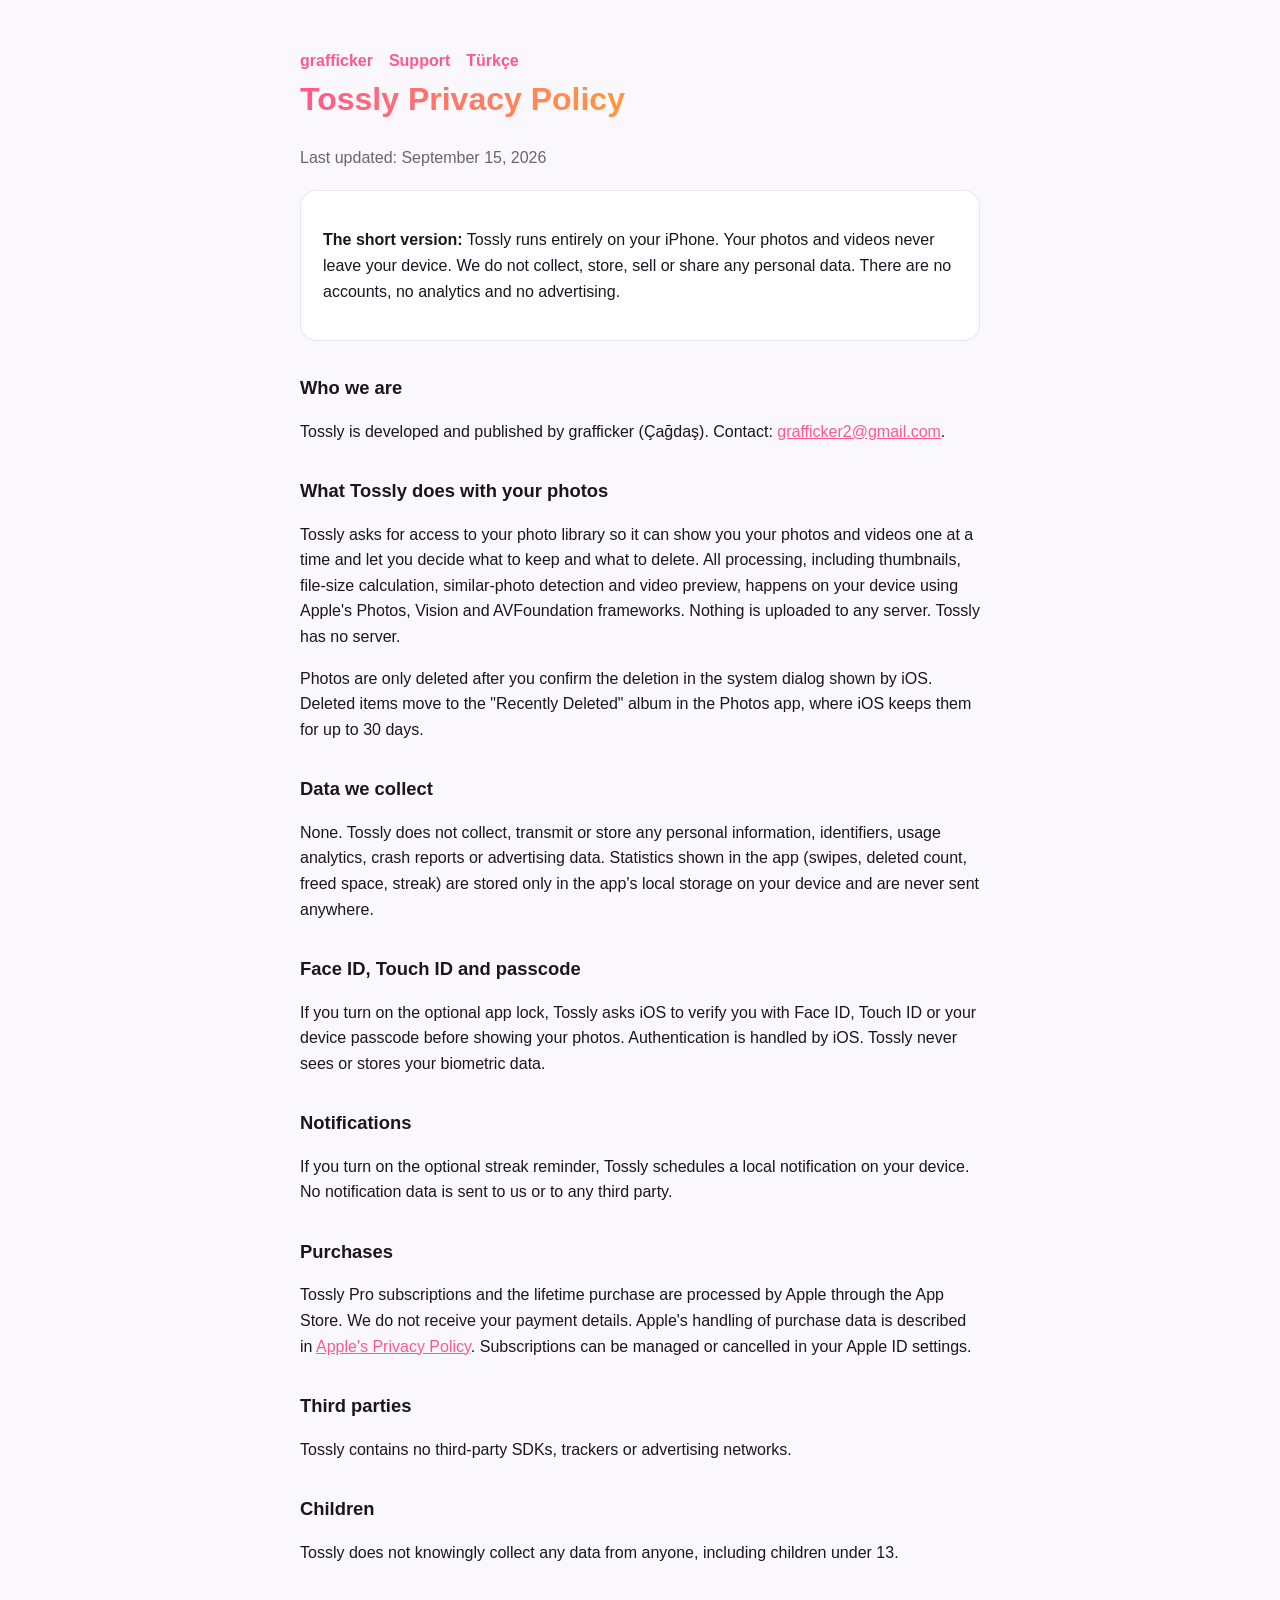
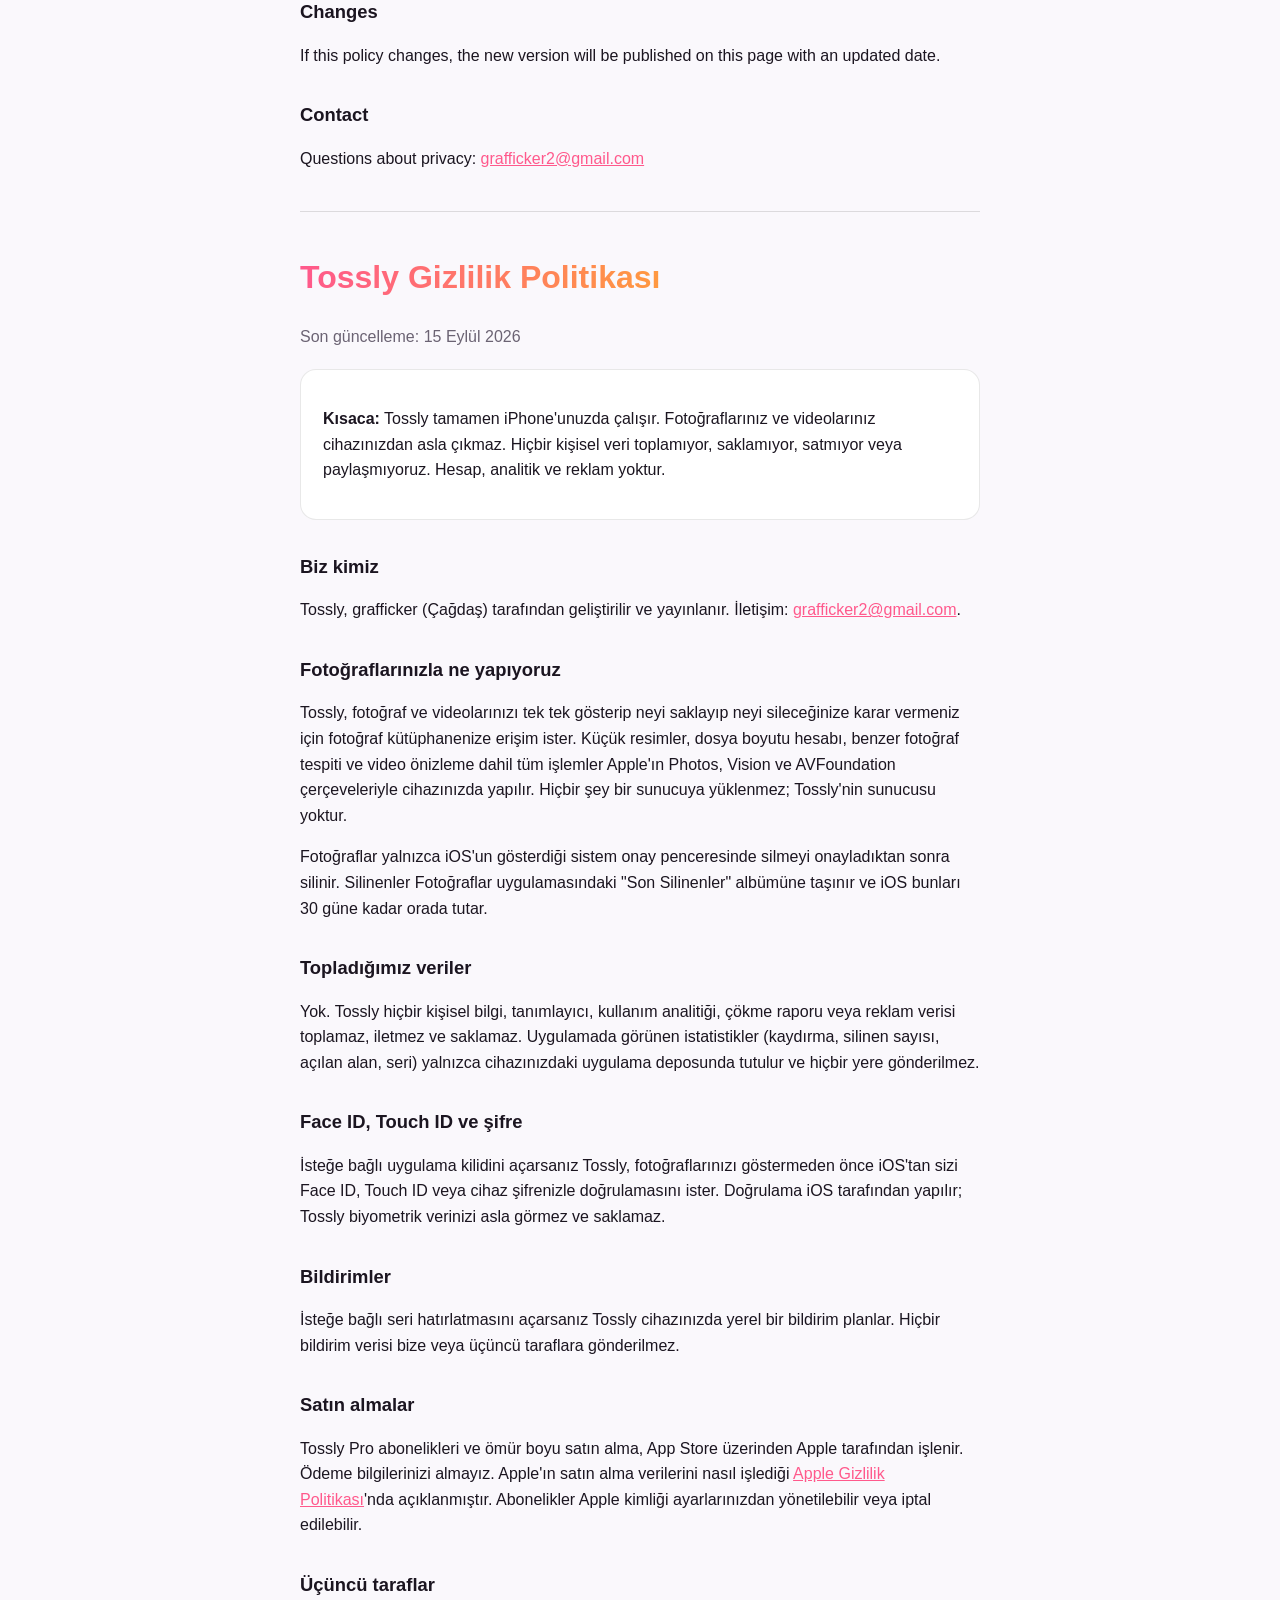
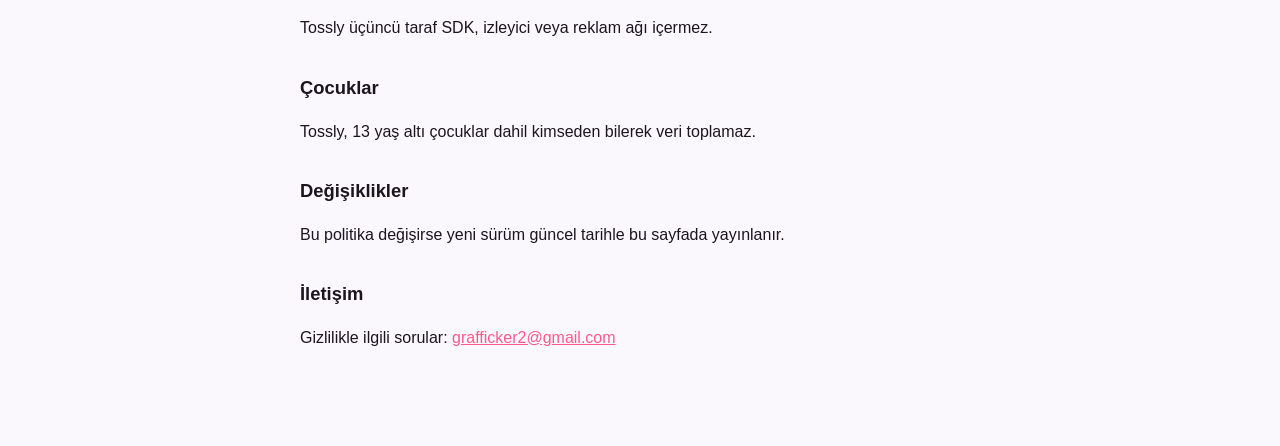
==== tossly/privacy/index.html @ 1a760013 "Tossly privacy policy and support pages" ====
<!doctype html><html lang="en"><head><meta charset="utf-8"><meta name="viewport" content="width=device-width,initial-scale=1"><title>Tossly Privacy Policy</title><link rel="stylesheet" href="../../_style.css"></head><body><main>
<nav><a href="../../">grafficker</a><a href="../support/">Support</a><a href="#tr">Türkçe</a></nav>
<h1>Tossly Privacy Policy</h1>
<p class="muted">Last updated: September 15, 2026</p>

<div class="card"><p><strong>The short version:</strong> Tossly runs entirely on your iPhone. Your photos and videos never leave your device. We do not collect, store, sell or share any personal data. There are no accounts, no analytics and no advertising.</p></div>

<h2>Who we are</h2>
<p>Tossly is developed and published by grafficker (Çağdaş). Contact: <a href="mailto:grafficker2@gmail.com">grafficker2@gmail.com</a>.</p>

<h2>What Tossly does with your photos</h2>
<p>Tossly asks for access to your photo library so it can show you your photos and videos one at a time and let you decide what to keep and what to delete. All processing, including thumbnails, file-size calculation, similar-photo detection and video preview, happens on your device using Apple's Photos, Vision and AVFoundation frameworks. Nothing is uploaded to any server. Tossly has no server.</p>
<p>Photos are only deleted after you confirm the deletion in the system dialog shown by iOS. Deleted items move to the "Recently Deleted" album in the Photos app, where iOS keeps them for up to 30 days.</p>

<h2>Data we collect</h2>
<p>None. Tossly does not collect, transmit or store any personal information, identifiers, usage analytics, crash reports or advertising data. Statistics shown in the app (swipes, deleted count, freed space, streak) are stored only in the app's local storage on your device and are never sent anywhere.</p>

<h2>Face ID, Touch ID and passcode</h2>
<p>If you turn on the optional app lock, Tossly asks iOS to verify you with Face ID, Touch ID or your device passcode before showing your photos. Authentication is handled by iOS. Tossly never sees or stores your biometric data.</p>

<h2>Notifications</h2>
<p>If you turn on the optional streak reminder, Tossly schedules a local notification on your device. No notification data is sent to us or to any third party.</p>

<h2>Purchases</h2>
<p>Tossly Pro subscriptions and the lifetime purchase are processed by Apple through the App Store. We do not receive your payment details. Apple's handling of purchase data is described in <a href="https://www.apple.com/legal/privacy/">Apple's Privacy Policy</a>. Subscriptions can be managed or cancelled in your Apple ID settings.</p>

<h2>Third parties</h2>
<p>Tossly contains no third-party SDKs, trackers or advertising networks.</p>

<h2>Children</h2>
<p>Tossly does not knowingly collect any data from anyone, including children under 13.</p>

<h2>Changes</h2>
<p>If this policy changes, the new version will be published on this page with an updated date.</p>

<h2>Contact</h2>
<p>Questions about privacy: <a href="mailto:grafficker2@gmail.com">grafficker2@gmail.com</a></p>

<hr>
<h1 id="tr">Tossly Gizlilik Politikası</h1>
<p class="muted">Son güncelleme: 15 Eylül 2026</p>
<div class="card"><p><strong>Kısaca:</strong> Tossly tamamen iPhone'unuzda çalışır. Fotoğraflarınız ve videolarınız cihazınızdan asla çıkmaz. Hiçbir kişisel veri toplamıyor, saklamıyor, satmıyor veya paylaşmıyoruz. Hesap, analitik ve reklam yoktur.</p></div>
<h2>Biz kimiz</h2><p>Tossly, grafficker (Çağdaş) tarafından geliştirilir ve yayınlanır. İletişim: <a href="mailto:grafficker2@gmail.com">grafficker2@gmail.com</a>.</p>
<h2>Fotoğraflarınızla ne yapıyoruz</h2><p>Tossly, fotoğraf ve videolarınızı tek tek gösterip neyi saklayıp neyi sileceğinize karar vermeniz için fotoğraf kütüphanenize erişim ister. Küçük resimler, dosya boyutu hesabı, benzer fotoğraf tespiti ve video önizleme dahil tüm işlemler Apple'ın Photos, Vision ve AVFoundation çerçeveleriyle cihazınızda yapılır. Hiçbir şey bir sunucuya yüklenmez; Tossly'nin sunucusu yoktur.</p><p>Fotoğraflar yalnızca iOS'un gösterdiği sistem onay penceresinde silmeyi onayladıktan sonra silinir. Silinenler Fotoğraflar uygulamasındaki "Son Silinenler" albümüne taşınır ve iOS bunları 30 güne kadar orada tutar.</p>
<h2>Topladığımız veriler</h2><p>Yok. Tossly hiçbir kişisel bilgi, tanımlayıcı, kullanım analitiği, çökme raporu veya reklam verisi toplamaz, iletmez ve saklamaz. Uygulamada görünen istatistikler (kaydırma, silinen sayısı, açılan alan, seri) yalnızca cihazınızdaki uygulama deposunda tutulur ve hiçbir yere gönderilmez.</p>
<h2>Face ID, Touch ID ve şifre</h2><p>İsteğe bağlı uygulama kilidini açarsanız Tossly, fotoğraflarınızı göstermeden önce iOS'tan sizi Face ID, Touch ID veya cihaz şifrenizle doğrulamasını ister. Doğrulama iOS tarafından yapılır; Tossly biyometrik verinizi asla görmez ve saklamaz.</p>
<h2>Bildirimler</h2><p>İsteğe bağlı seri hatırlatmasını açarsanız Tossly cihazınızda yerel bir bildirim planlar. Hiçbir bildirim verisi bize veya üçüncü taraflara gönderilmez.</p>
<h2>Satın almalar</h2><p>Tossly Pro abonelikleri ve ömür boyu satın alma, App Store üzerinden Apple tarafından işlenir. Ödeme bilgilerinizi almayız. Apple'ın satın alma verilerini nasıl işlediği <a href="https://www.apple.com/legal/privacy/">Apple Gizlilik Politikası</a>'nda açıklanmıştır. Abonelikler Apple kimliği ayarlarınızdan yönetilebilir veya iptal edilebilir.</p>
<h2>Üçüncü taraflar</h2><p>Tossly üçüncü taraf SDK, izleyici veya reklam ağı içermez.</p>
<h2>Çocuklar</h2><p>Tossly, 13 yaş altı çocuklar dahil kimseden bilerek veri toplamaz.</p>
<h2>Değişiklikler</h2><p>Bu politika değişirse yeni sürüm güncel tarihle bu sayfada yayınlanır.</p>
<h2>İletişim</h2><p>Gizlilikle ilgili sorular: <a href="mailto:grafficker2@gmail.com">grafficker2@gmail.com</a></p>
</main></body></html>
---- _style.css ----
:root{color-scheme:light dark;--bg:#0f0b14;--fg:#f4f1f7;--muted:#a79fb3;--card:#1a1420;--brand1:#ff598c;--brand2:#ff9940}
@media (prefers-color-scheme: light){:root{--bg:#faf8fc;--fg:#1b1520;--muted:#6b6373;--card:#ffffff}}
*{box-sizing:border-box}body{margin:0;background:var(--bg);color:var(--fg);font:16px/1.6 -apple-system,BlinkMacSystemFont,"Segoe UI",Roboto,Helvetica,Arial,sans-serif}
main{max-width:720px;margin:0 auto;padding:48px 20px 80px}
h1{font-size:2rem;margin:0 0 4px;background:linear-gradient(90deg,var(--brand1),var(--brand2));-webkit-background-clip:text;background-clip:text;color:transparent;display:inline-block}
h2{font-size:1.15rem;margin:32px 0 8px}p,li{color:var(--fg)}small,.muted{color:var(--muted)}
.card{background:var(--card);border:1px solid rgba(128,128,128,.18);border-radius:16px;padding:20px 22px;margin:20px 0}
a{color:var(--brand1)}nav a{margin-right:16px;font-weight:600;text-decoration:none}hr{border:0;border-top:1px solid rgba(128,128,128,.25);margin:40px 0}
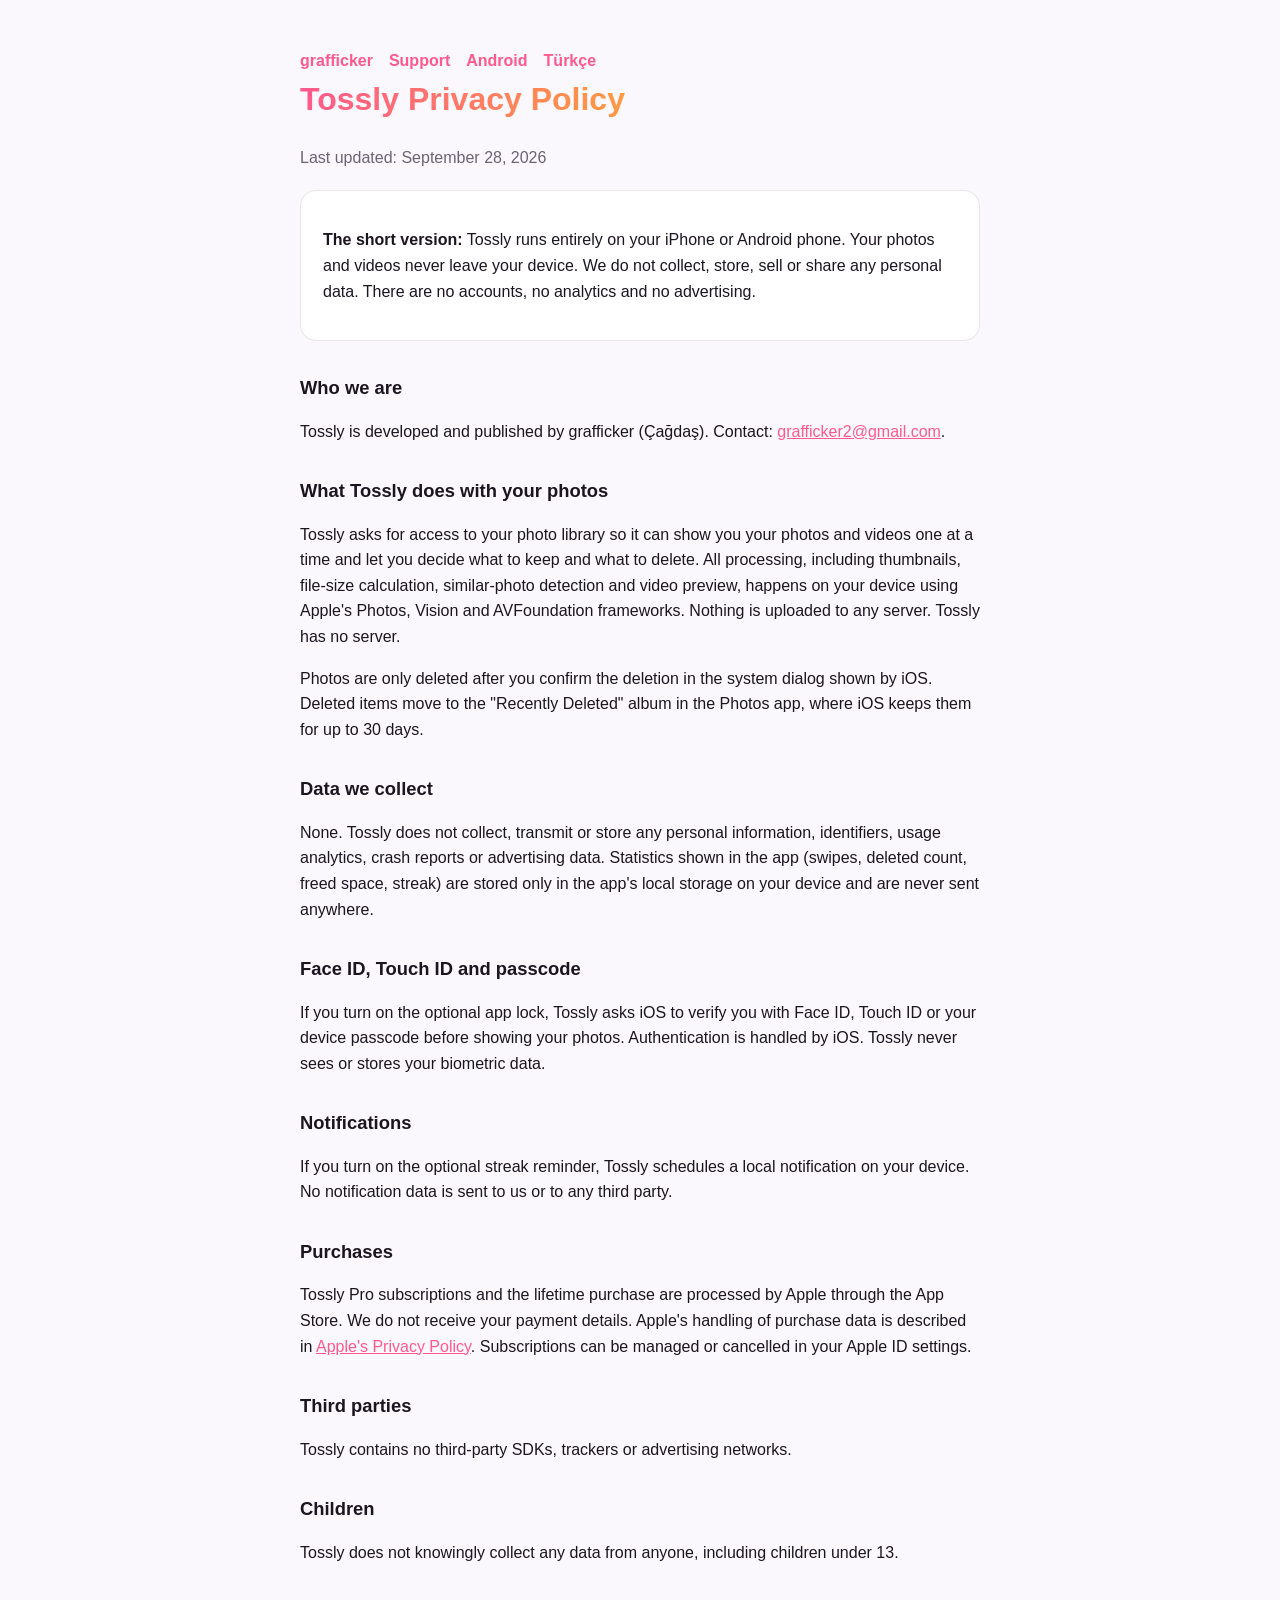
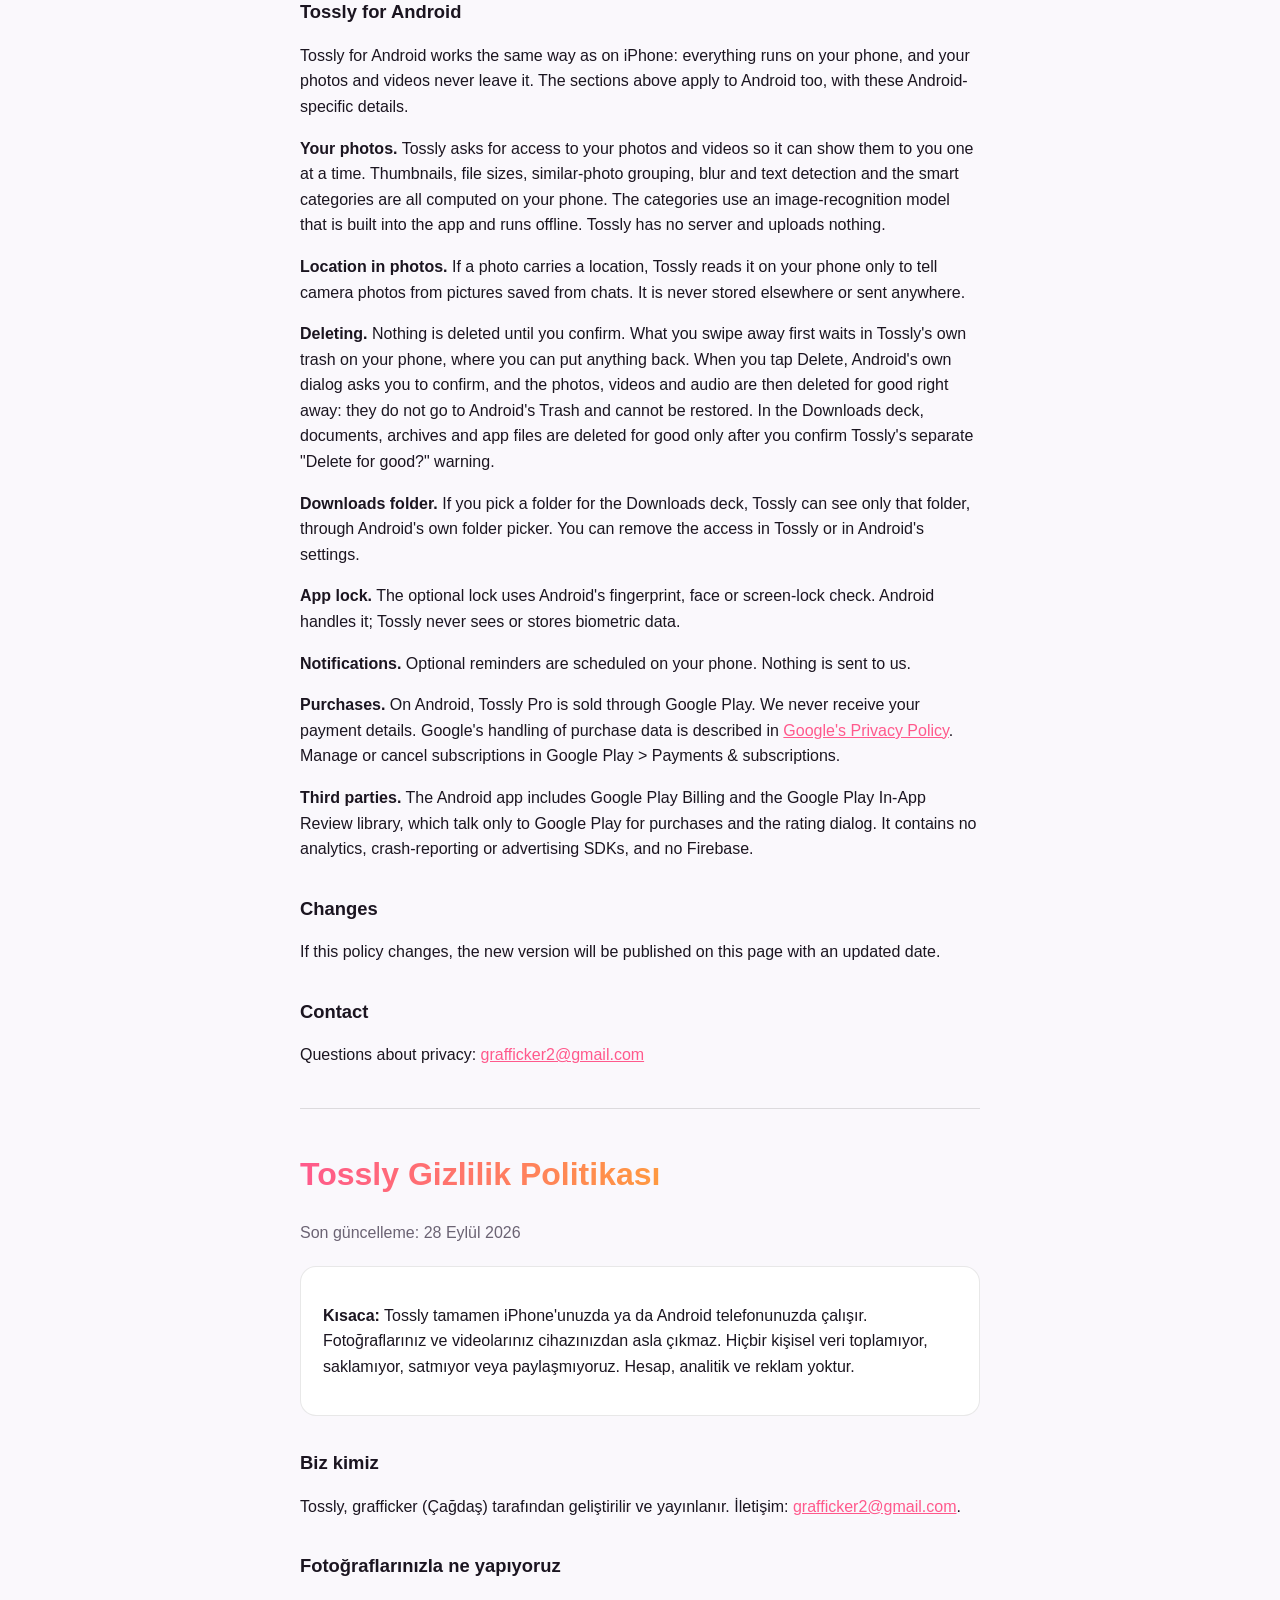
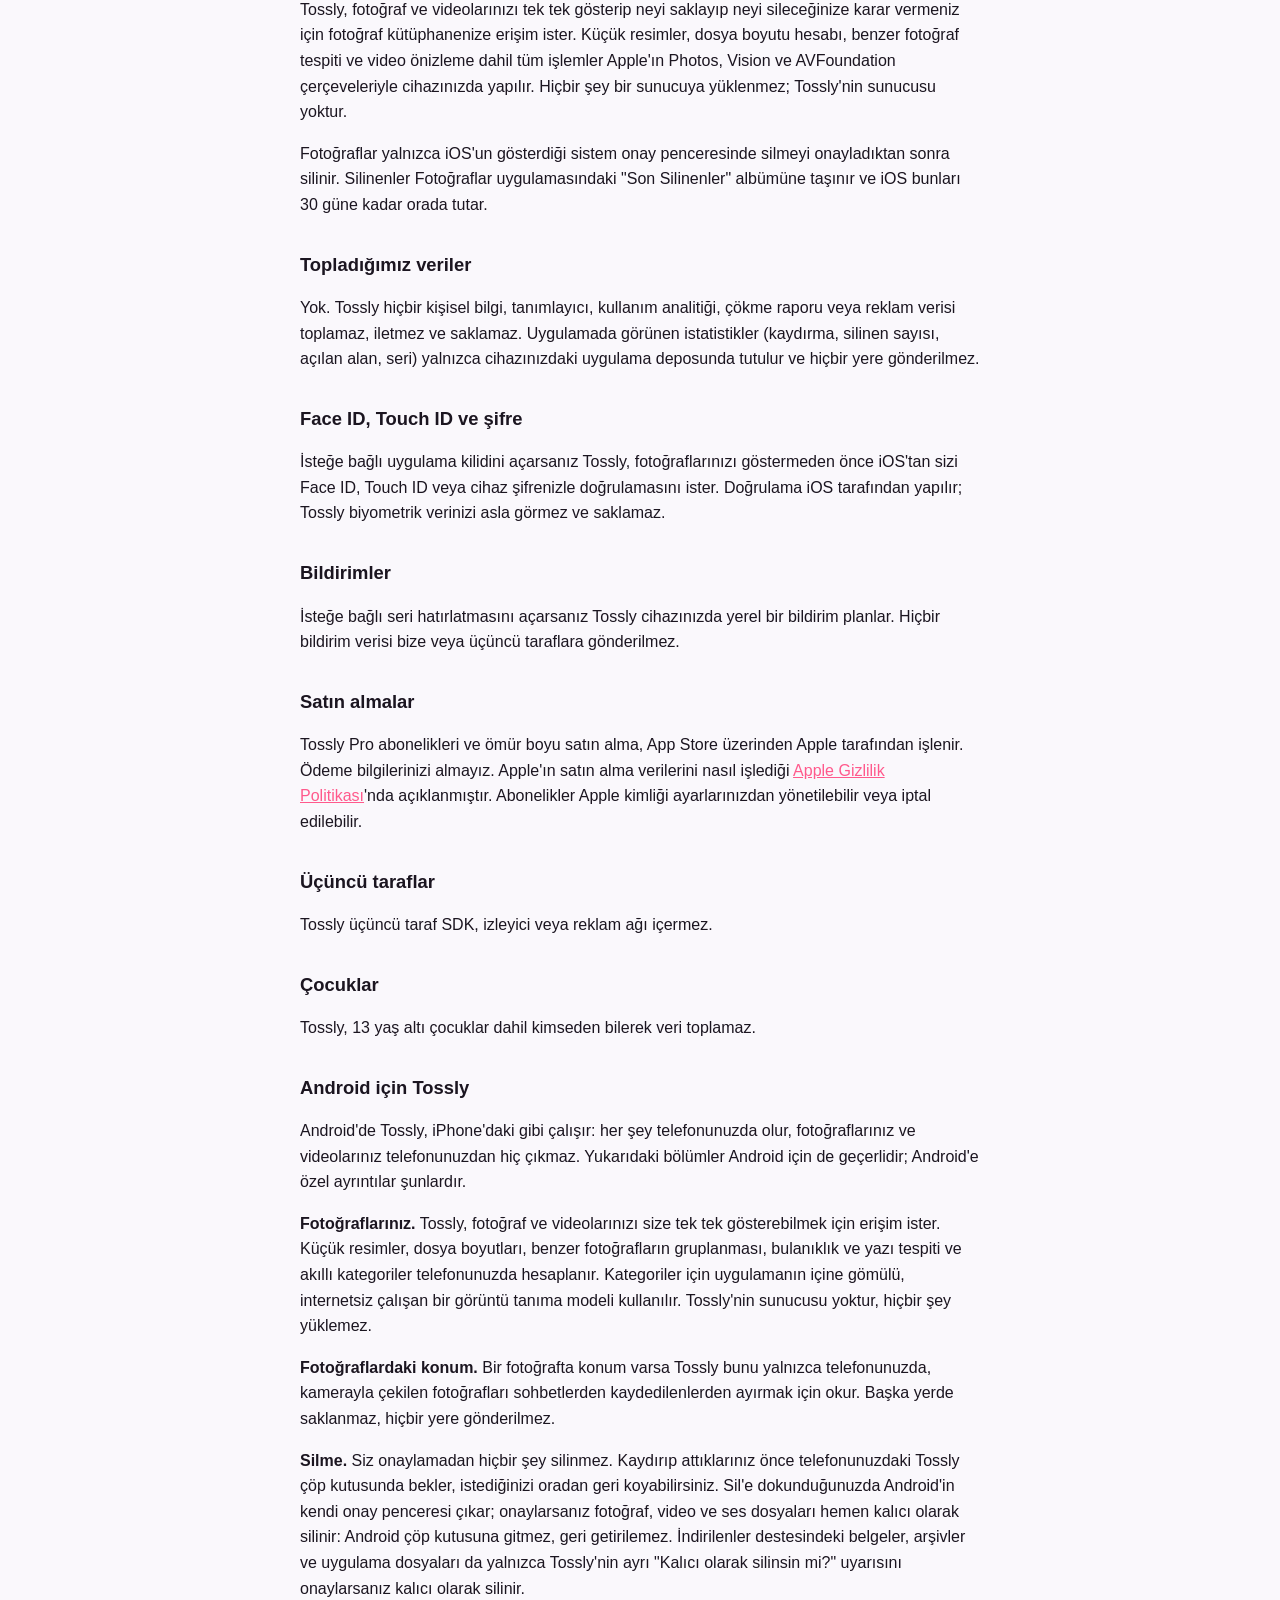
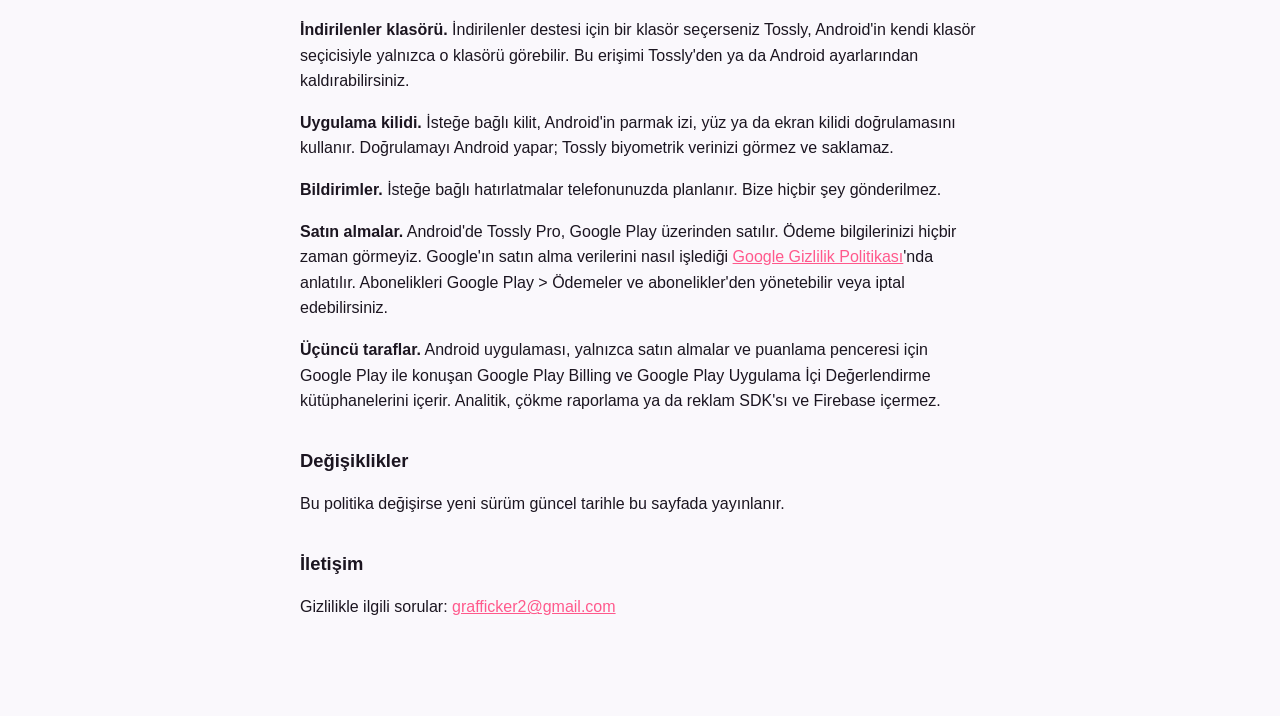
==== commit 3f2ecac1: "Tossly privacy: Android section (EN + TR) Co-Authored-By: Claude Opus 5.5 <noreply@anthropic.com>" ====
--- a/tossly/privacy/index.html
+++ b/tossly/privacy/index.html
@@ -1,9 +1,9 @@
 <!doctype html><html lang="en"><head><meta charset="utf-8"><meta name="viewport" content="width=device-width,initial-scale=1"><title>Tossly Privacy Policy</title><link rel="stylesheet" href="../../_style.css"></head><body><main>
-<nav><a href="../../">grafficker</a><a href="../support/">Support</a><a href="#tr">Türkçe</a></nav>
+<nav><a href="../../">grafficker</a><a href="../support/">Support</a><a href="#android">Android</a><a href="#tr">Türkçe</a></nav>
 <h1>Tossly Privacy Policy</h1>
-<p class="muted">Last updated: September 15, 2026</p>
+<p class="muted">Last updated: September 28, 2026</p>
 
-<div class="card"><p><strong>The short version:</strong> Tossly runs entirely on your iPhone. Your photos and videos never leave your device. We do not collect, store, sell or share any personal data. There are no accounts, no analytics and no advertising.</p></div>
+<div class="card"><p><strong>The short version:</strong> Tossly runs entirely on your iPhone or Android phone. Your photos and videos never leave your device. We do not collect, store, sell or share any personal data. There are no accounts, no analytics and no advertising.</p></div>
 
 <h2>Who we are</h2>
 <p>Tossly is developed and published by grafficker (Çağdaş). Contact: <a href="mailto:grafficker2@gmail.com">grafficker2@gmail.com</a>.</p>
@@ -30,6 +30,17 @@
 <h2>Children</h2>
 <p>Tossly does not knowingly collect any data from anyone, including children under 13.</p>
 
+<h2 id="android">Tossly for Android</h2>
+<p>Tossly for Android works the same way as on iPhone: everything runs on your phone, and your photos and videos never leave it. The sections above apply to Android too, with these Android-specific details.</p>
+<p><strong>Your photos.</strong> Tossly asks for access to your photos and videos so it can show them to you one at a time. Thumbnails, file sizes, similar-photo grouping, blur and text detection and the smart categories are all computed on your phone. The categories use an image-recognition model that is built into the app and runs offline. Tossly has no server and uploads nothing.</p>
+<p><strong>Location in photos.</strong> If a photo carries a location, Tossly reads it on your phone only to tell camera photos from pictures saved from chats. It is never stored elsewhere or sent anywhere.</p>
+<p><strong>Deleting.</strong> Nothing is deleted until you confirm. What you swipe away first waits in Tossly's own trash on your phone, where you can put anything back. When you tap Delete, Android's own dialog asks you to confirm, and the photos, videos and audio are then deleted for good right away: they do not go to Android's Trash and cannot be restored. In the Downloads deck, documents, archives and app files are deleted for good only after you confirm Tossly's separate "Delete for good?" warning.</p>
+<p><strong>Downloads folder.</strong> If you pick a folder for the Downloads deck, Tossly can see only that folder, through Android's own folder picker. You can remove the access in Tossly or in Android's settings.</p>
+<p><strong>App lock.</strong> The optional lock uses Android's fingerprint, face or screen-lock check. Android handles it; Tossly never sees or stores biometric data.</p>
+<p><strong>Notifications.</strong> Optional reminders are scheduled on your phone. Nothing is sent to us.</p>
+<p><strong>Purchases.</strong> On Android, Tossly Pro is sold through Google Play. We never receive your payment details. Google's handling of purchase data is described in <a href="https://policies.google.com/privacy">Google's Privacy Policy</a>. Manage or cancel subscriptions in Google Play &gt; Payments &amp; subscriptions.</p>
+<p><strong>Third parties.</strong> The Android app includes Google Play Billing and the Google Play In-App Review library, which talk only to Google Play for purchases and the rating dialog. It contains no analytics, crash-reporting or advertising SDKs, and no Firebase.</p>
+
 <h2>Changes</h2>
 <p>If this policy changes, the new version will be published on this page with an updated date.</p>
 
@@ -38,8 +49,8 @@
 
 <hr>
 <h1 id="tr">Tossly Gizlilik Politikası</h1>
-<p class="muted">Son güncelleme: 15 Eylül 2026</p>
-<div class="card"><p><strong>Kısaca:</strong> Tossly tamamen iPhone'unuzda çalışır. Fotoğraflarınız ve videolarınız cihazınızdan asla çıkmaz. Hiçbir kişisel veri toplamıyor, saklamıyor, satmıyor veya paylaşmıyoruz. Hesap, analitik ve reklam yoktur.</p></div>
+<p class="muted">Son güncelleme: 28 Eylül 2026</p>
+<div class="card"><p><strong>Kısaca:</strong> Tossly tamamen iPhone'unuzda ya da Android telefonunuzda çalışır. Fotoğraflarınız ve videolarınız cihazınızdan asla çıkmaz. Hiçbir kişisel veri toplamıyor, saklamıyor, satmıyor veya paylaşmıyoruz. Hesap, analitik ve reklam yoktur.</p></div>
 <h2>Biz kimiz</h2><p>Tossly, grafficker (Çağdaş) tarafından geliştirilir ve yayınlanır. İletişim: <a href="mailto:grafficker2@gmail.com">grafficker2@gmail.com</a>.</p>
 <h2>Fotoğraflarınızla ne yapıyoruz</h2><p>Tossly, fotoğraf ve videolarınızı tek tek gösterip neyi saklayıp neyi sileceğinize karar vermeniz için fotoğraf kütüphanenize erişim ister. Küçük resimler, dosya boyutu hesabı, benzer fotoğraf tespiti ve video önizleme dahil tüm işlemler Apple'ın Photos, Vision ve AVFoundation çerçeveleriyle cihazınızda yapılır. Hiçbir şey bir sunucuya yüklenmez; Tossly'nin sunucusu yoktur.</p><p>Fotoğraflar yalnızca iOS'un gösterdiği sistem onay penceresinde silmeyi onayladıktan sonra silinir. Silinenler Fotoğraflar uygulamasındaki "Son Silinenler" albümüne taşınır ve iOS bunları 30 güne kadar orada tutar.</p>
 <h2>Topladığımız veriler</h2><p>Yok. Tossly hiçbir kişisel bilgi, tanımlayıcı, kullanım analitiği, çökme raporu veya reklam verisi toplamaz, iletmez ve saklamaz. Uygulamada görünen istatistikler (kaydırma, silinen sayısı, açılan alan, seri) yalnızca cihazınızdaki uygulama deposunda tutulur ve hiçbir yere gönderilmez.</p>
@@ -48,6 +59,15 @@
 <h2>Satın almalar</h2><p>Tossly Pro abonelikleri ve ömür boyu satın alma, App Store üzerinden Apple tarafından işlenir. Ödeme bilgilerinizi almayız. Apple'ın satın alma verilerini nasıl işlediği <a href="https://www.apple.com/legal/privacy/">Apple Gizlilik Politikası</a>'nda açıklanmıştır. Abonelikler Apple kimliği ayarlarınızdan yönetilebilir veya iptal edilebilir.</p>
 <h2>Üçüncü taraflar</h2><p>Tossly üçüncü taraf SDK, izleyici veya reklam ağı içermez.</p>
 <h2>Çocuklar</h2><p>Tossly, 13 yaş altı çocuklar dahil kimseden bilerek veri toplamaz.</p>
+<h2 id="android-tr">Android için Tossly</h2><p>Android'de Tossly, iPhone'daki gibi çalışır: her şey telefonunuzda olur, fotoğraflarınız ve videolarınız telefonunuzdan hiç çıkmaz. Yukarıdaki bölümler Android için de geçerlidir; Android'e özel ayrıntılar şunlardır.</p>
+<p><strong>Fotoğraflarınız.</strong> Tossly, fotoğraf ve videolarınızı size tek tek gösterebilmek için erişim ister. Küçük resimler, dosya boyutları, benzer fotoğrafların gruplanması, bulanıklık ve yazı tespiti ve akıllı kategoriler telefonunuzda hesaplanır. Kategoriler için uygulamanın içine gömülü, internetsiz çalışan bir görüntü tanıma modeli kullanılır. Tossly'nin sunucusu yoktur, hiçbir şey yüklemez.</p>
+<p><strong>Fotoğraflardaki konum.</strong> Bir fotoğrafta konum varsa Tossly bunu yalnızca telefonunuzda, kamerayla çekilen fotoğrafları sohbetlerden kaydedilenlerden ayırmak için okur. Başka yerde saklanmaz, hiçbir yere gönderilmez.</p>
+<p><strong>Silme.</strong> Siz onaylamadan hiçbir şey silinmez. Kaydırıp attıklarınız önce telefonunuzdaki Tossly çöp kutusunda bekler, istediğinizi oradan geri koyabilirsiniz. Sil'e dokunduğunuzda Android'in kendi onay penceresi çıkar; onaylarsanız fotoğraf, video ve ses dosyaları hemen kalıcı olarak silinir: Android çöp kutusuna gitmez, geri getirilemez. İndirilenler destesindeki belgeler, arşivler ve uygulama dosyaları da yalnızca Tossly'nin ayrı "Kalıcı olarak silinsin mi?" uyarısını onaylarsanız kalıcı olarak silinir.</p>
+<p><strong>İndirilenler klasörü.</strong> İndirilenler destesi için bir klasör seçerseniz Tossly, Android'in kendi klasör seçicisiyle yalnızca o klasörü görebilir. Bu erişimi Tossly'den ya da Android ayarlarından kaldırabilirsiniz.</p>
+<p><strong>Uygulama kilidi.</strong> İsteğe bağlı kilit, Android'in parmak izi, yüz ya da ekran kilidi doğrulamasını kullanır. Doğrulamayı Android yapar; Tossly biyometrik verinizi görmez ve saklamaz.</p>
+<p><strong>Bildirimler.</strong> İsteğe bağlı hatırlatmalar telefonunuzda planlanır. Bize hiçbir şey gönderilmez.</p>
+<p><strong>Satın almalar.</strong> Android'de Tossly Pro, Google Play üzerinden satılır. Ödeme bilgilerinizi hiçbir zaman görmeyiz. Google'ın satın alma verilerini nasıl işlediği <a href="https://policies.google.com/privacy">Google Gizlilik Politikası</a>'nda anlatılır. Abonelikleri Google Play &gt; Ödemeler ve abonelikler'den yönetebilir veya iptal edebilirsiniz.</p>
+<p><strong>Üçüncü taraflar.</strong> Android uygulaması, yalnızca satın almalar ve puanlama penceresi için Google Play ile konuşan Google Play Billing ve Google Play Uygulama İçi Değerlendirme kütüphanelerini içerir. Analitik, çökme raporlama ya da reklam SDK'sı ve Firebase içermez.</p>
 <h2>Değişiklikler</h2><p>Bu politika değişirse yeni sürüm güncel tarihle bu sayfada yayınlanır.</p>
 <h2>İletişim</h2><p>Gizlilikle ilgili sorular: <a href="mailto:grafficker2@gmail.com">grafficker2@gmail.com</a></p>
 </main></body></html>
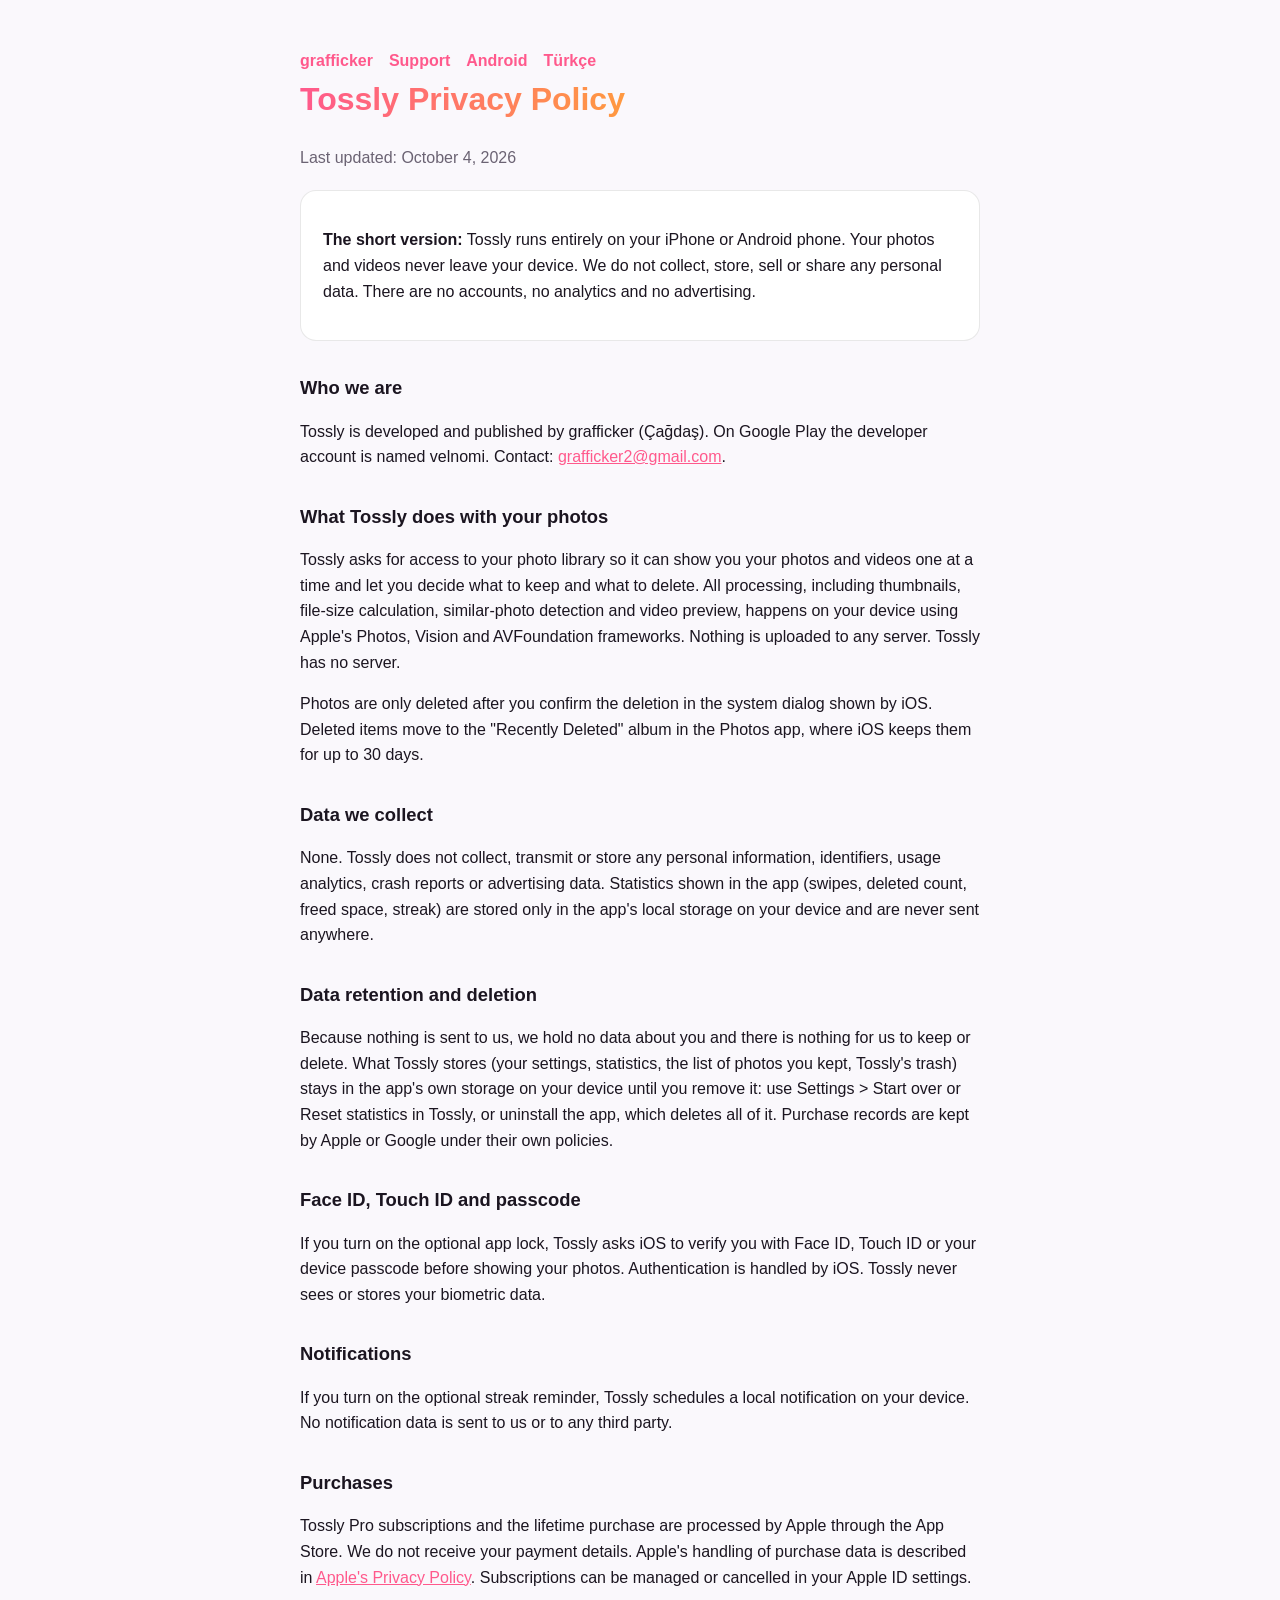
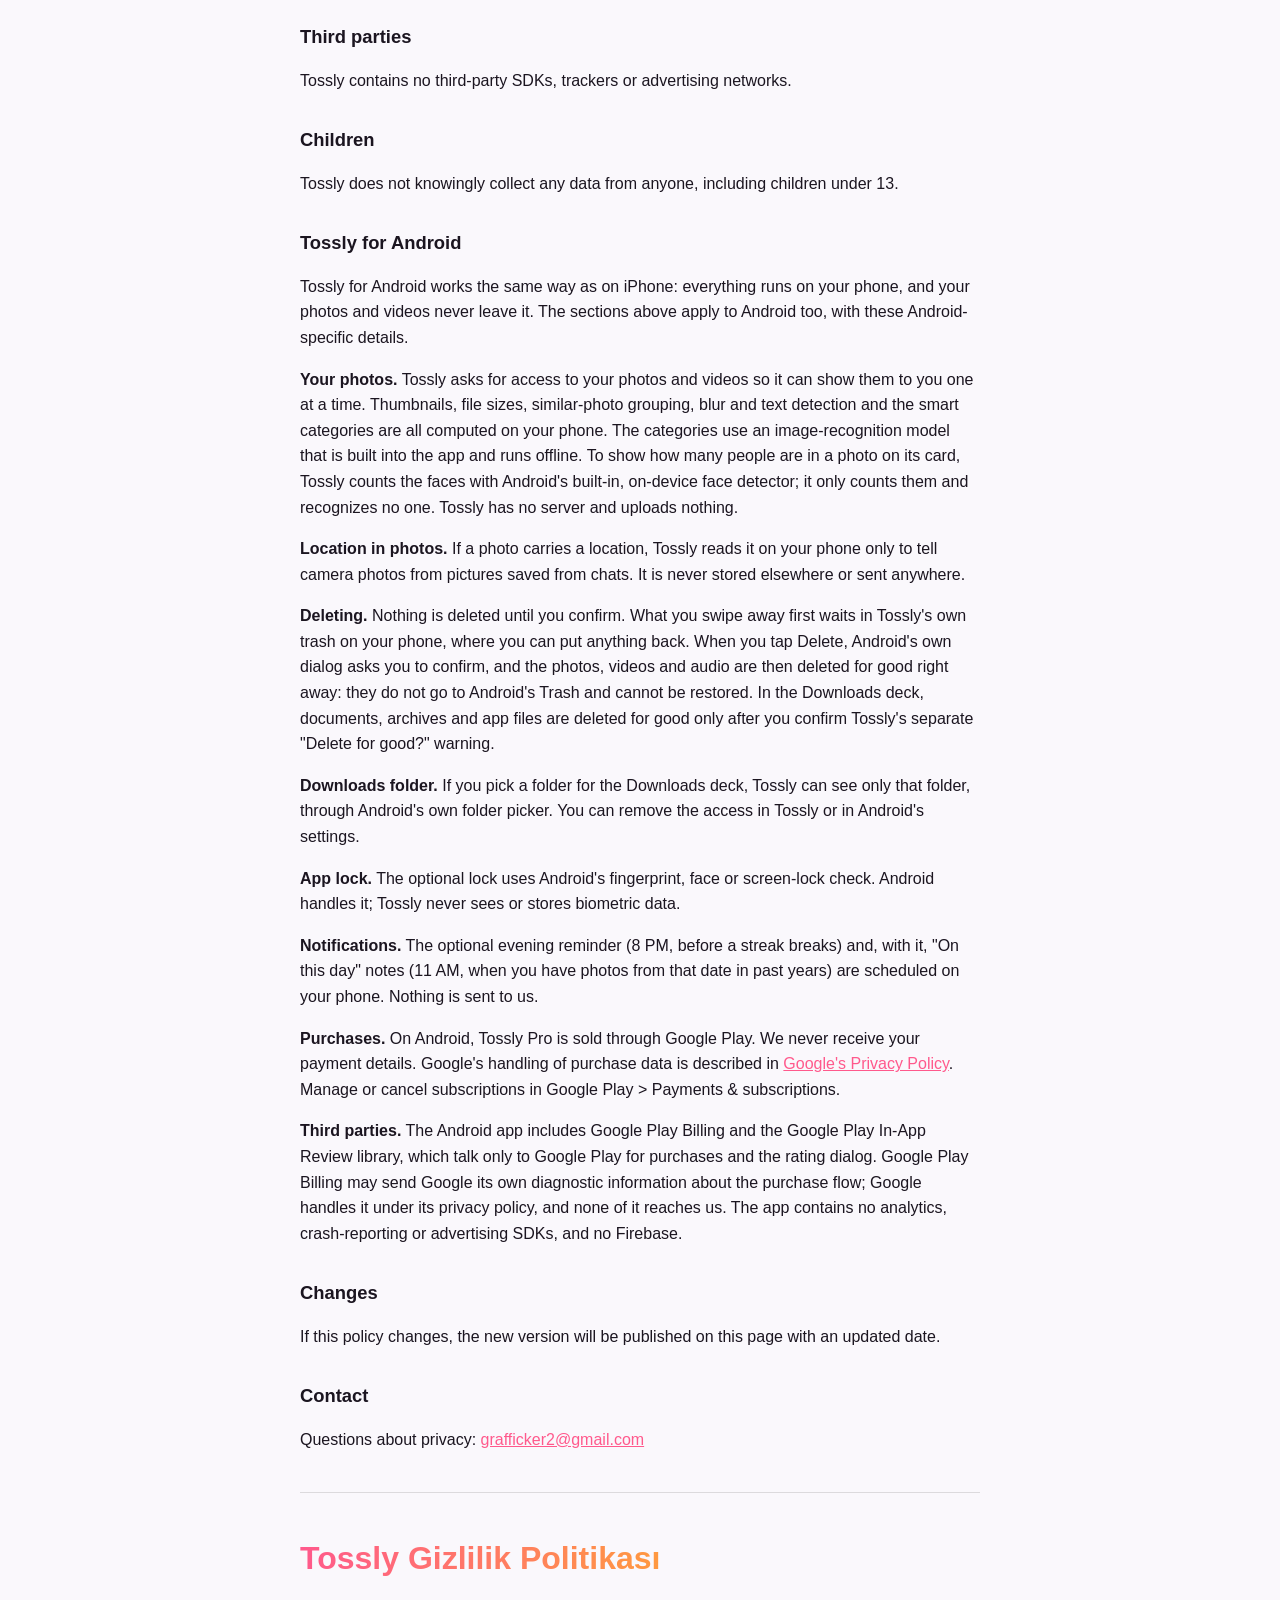
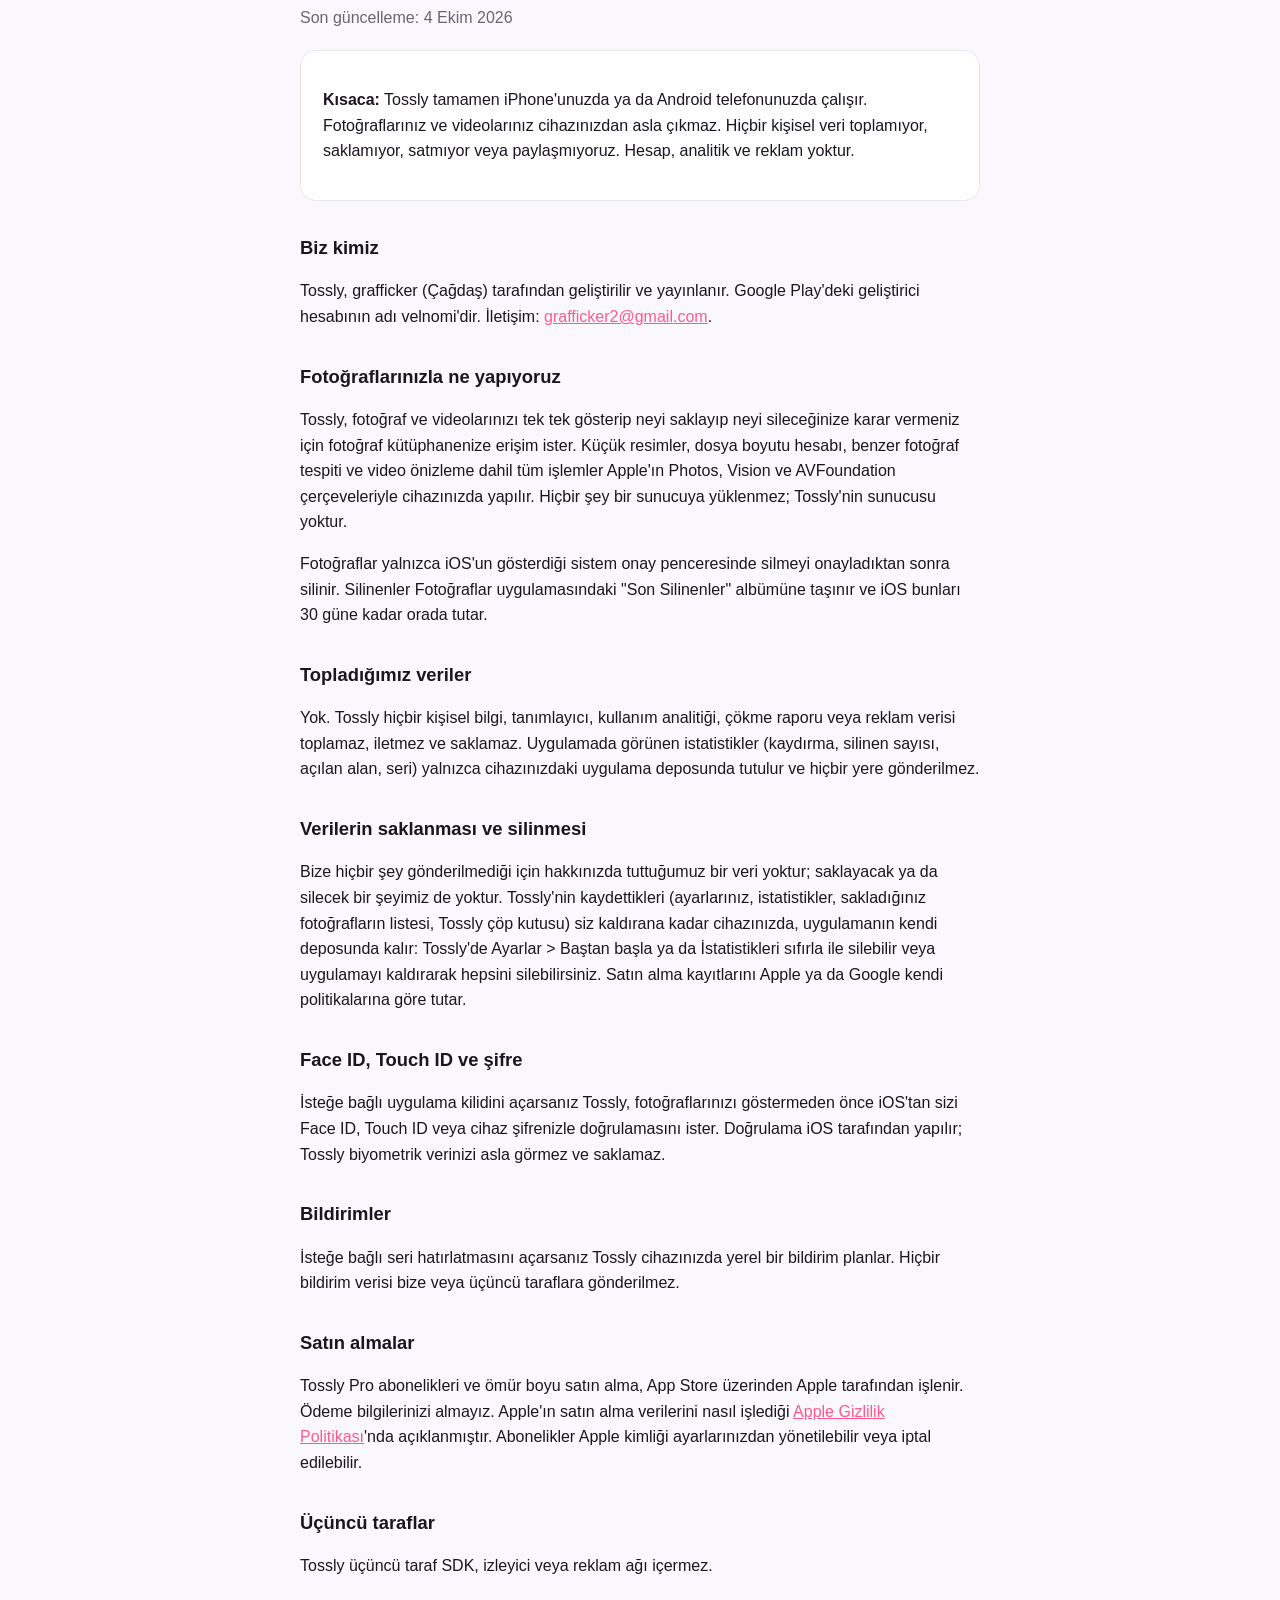
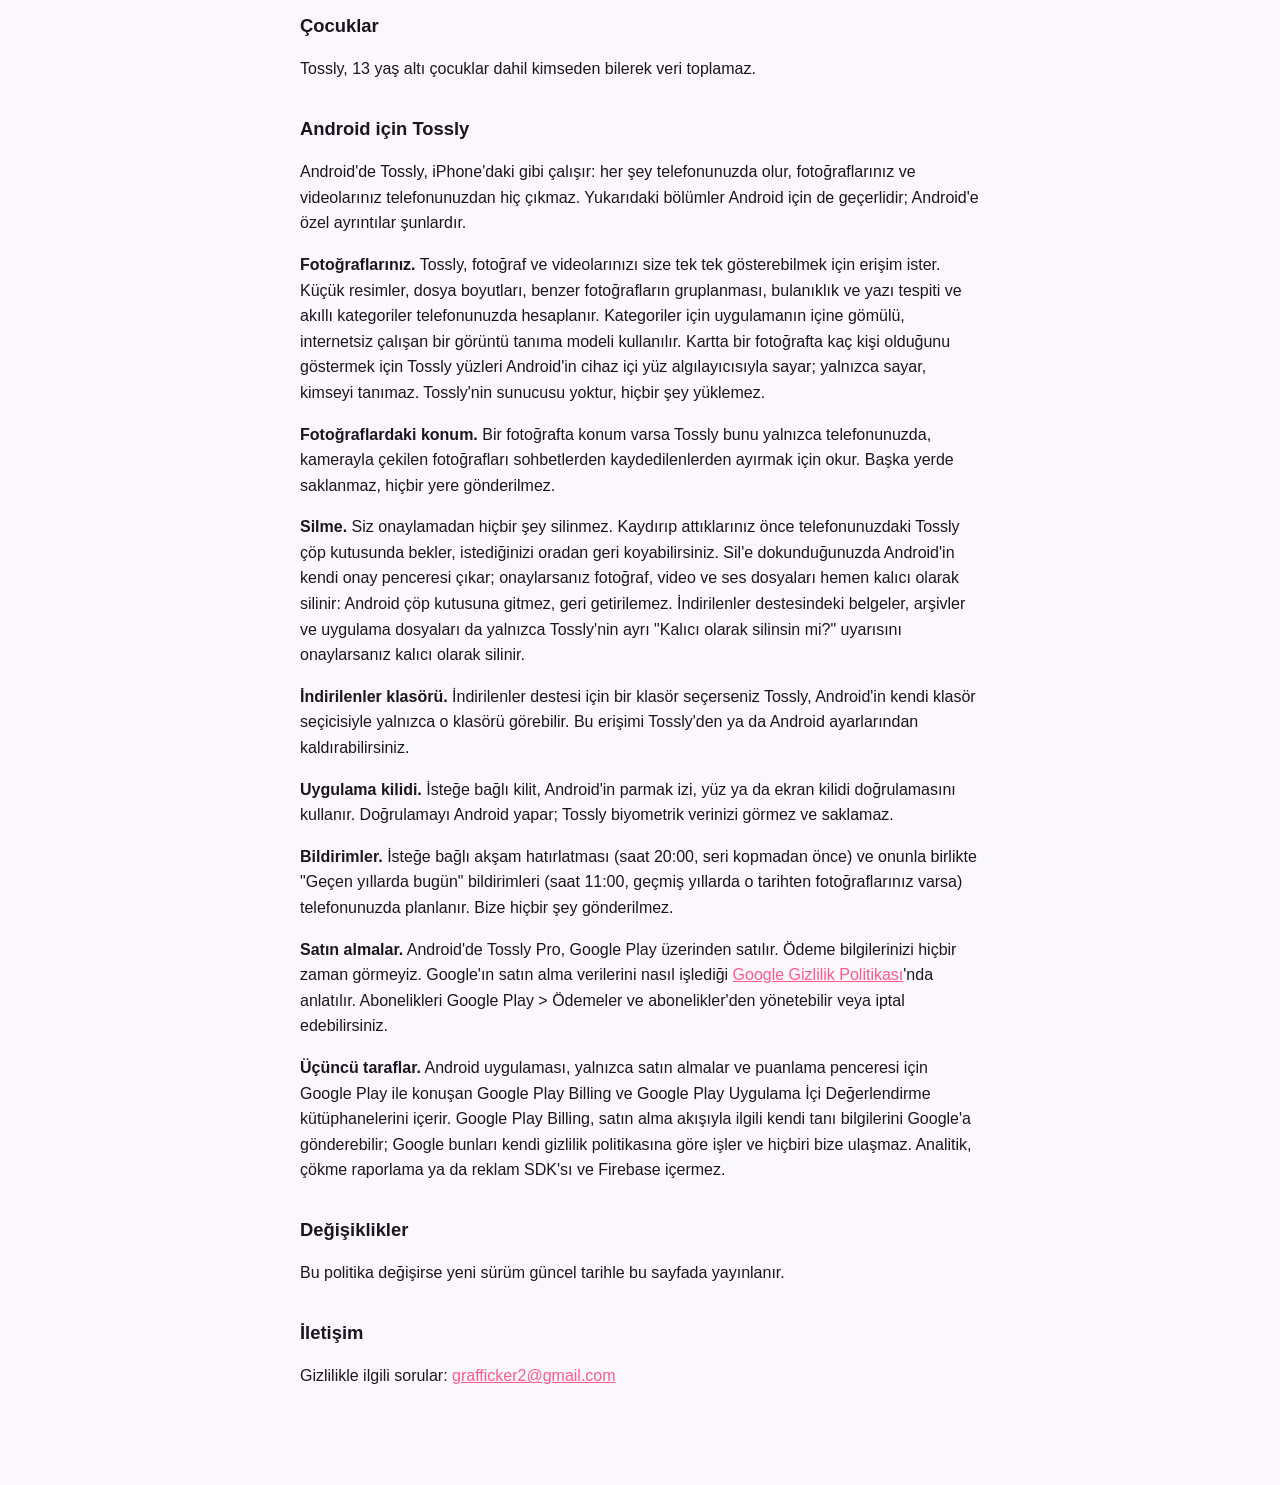
==== commit 1340ca97: "Tossly privacy: data retention and deletion, Play developer name, Android details Adds a "Data reten" ====
--- a/tossly/privacy/index.html
+++ b/tossly/privacy/index.html
@@ -1,12 +1,12 @@
 <!doctype html><html lang="en"><head><meta charset="utf-8"><meta name="viewport" content="width=device-width,initial-scale=1"><title>Tossly Privacy Policy</title><link rel="stylesheet" href="../../_style.css"></head><body><main>
 <nav><a href="../../">grafficker</a><a href="../support/">Support</a><a href="#android">Android</a><a href="#tr">Türkçe</a></nav>
 <h1>Tossly Privacy Policy</h1>
-<p class="muted">Last updated: September 28, 2026</p>
+<p class="muted">Last updated: October 4, 2026</p>
 
 <div class="card"><p><strong>The short version:</strong> Tossly runs entirely on your iPhone or Android phone. Your photos and videos never leave your device. We do not collect, store, sell or share any personal data. There are no accounts, no analytics and no advertising.</p></div>
 
 <h2>Who we are</h2>
-<p>Tossly is developed and published by grafficker (Çağdaş). Contact: <a href="mailto:grafficker2@gmail.com">grafficker2@gmail.com</a>.</p>
+<p>Tossly is developed and published by grafficker (Çağdaş). On Google Play the developer account is named velnomi. Contact: <a href="mailto:grafficker2@gmail.com">grafficker2@gmail.com</a>.</p>
 
 <h2>What Tossly does with your photos</h2>
 <p>Tossly asks for access to your photo library so it can show you your photos and videos one at a time and let you decide what to keep and what to delete. All processing, including thumbnails, file-size calculation, similar-photo detection and video preview, happens on your device using Apple's Photos, Vision and AVFoundation frameworks. Nothing is uploaded to any server. Tossly has no server.</p>
@@ -14,6 +14,9 @@
 
 <h2>Data we collect</h2>
 <p>None. Tossly does not collect, transmit or store any personal information, identifiers, usage analytics, crash reports or advertising data. Statistics shown in the app (swipes, deleted count, freed space, streak) are stored only in the app's local storage on your device and are never sent anywhere.</p>
+
+<h2>Data retention and deletion</h2>
+<p>Because nothing is sent to us, we hold no data about you and there is nothing for us to keep or delete. What Tossly stores (your settings, statistics, the list of photos you kept, Tossly's trash) stays in the app's own storage on your device until you remove it: use Settings &gt; Start over or Reset statistics in Tossly, or uninstall the app, which deletes all of it. Purchase records are kept by Apple or Google under their own policies.</p>
 
 <h2>Face ID, Touch ID and passcode</h2>
 <p>If you turn on the optional app lock, Tossly asks iOS to verify you with Face ID, Touch ID or your device passcode before showing your photos. Authentication is handled by iOS. Tossly never sees or stores your biometric data.</p>
@@ -32,14 +35,14 @@
 
 <h2 id="android">Tossly for Android</h2>
 <p>Tossly for Android works the same way as on iPhone: everything runs on your phone, and your photos and videos never leave it. The sections above apply to Android too, with these Android-specific details.</p>
-<p><strong>Your photos.</strong> Tossly asks for access to your photos and videos so it can show them to you one at a time. Thumbnails, file sizes, similar-photo grouping, blur and text detection and the smart categories are all computed on your phone. The categories use an image-recognition model that is built into the app and runs offline. Tossly has no server and uploads nothing.</p>
+<p><strong>Your photos.</strong> Tossly asks for access to your photos and videos so it can show them to you one at a time. Thumbnails, file sizes, similar-photo grouping, blur and text detection and the smart categories are all computed on your phone. The categories use an image-recognition model that is built into the app and runs offline. To show how many people are in a photo on its card, Tossly counts the faces with Android's built-in, on-device face detector; it only counts them and recognizes no one. Tossly has no server and uploads nothing.</p>
 <p><strong>Location in photos.</strong> If a photo carries a location, Tossly reads it on your phone only to tell camera photos from pictures saved from chats. It is never stored elsewhere or sent anywhere.</p>
 <p><strong>Deleting.</strong> Nothing is deleted until you confirm. What you swipe away first waits in Tossly's own trash on your phone, where you can put anything back. When you tap Delete, Android's own dialog asks you to confirm, and the photos, videos and audio are then deleted for good right away: they do not go to Android's Trash and cannot be restored. In the Downloads deck, documents, archives and app files are deleted for good only after you confirm Tossly's separate "Delete for good?" warning.</p>
 <p><strong>Downloads folder.</strong> If you pick a folder for the Downloads deck, Tossly can see only that folder, through Android's own folder picker. You can remove the access in Tossly or in Android's settings.</p>
 <p><strong>App lock.</strong> The optional lock uses Android's fingerprint, face or screen-lock check. Android handles it; Tossly never sees or stores biometric data.</p>
-<p><strong>Notifications.</strong> Optional reminders are scheduled on your phone. Nothing is sent to us.</p>
+<p><strong>Notifications.</strong> The optional evening reminder (8 PM, before a streak breaks) and, with it, "On this day" notes (11 AM, when you have photos from that date in past years) are scheduled on your phone. Nothing is sent to us.</p>
 <p><strong>Purchases.</strong> On Android, Tossly Pro is sold through Google Play. We never receive your payment details. Google's handling of purchase data is described in <a href="https://policies.google.com/privacy">Google's Privacy Policy</a>. Manage or cancel subscriptions in Google Play &gt; Payments &amp; subscriptions.</p>
-<p><strong>Third parties.</strong> The Android app includes Google Play Billing and the Google Play In-App Review library, which talk only to Google Play for purchases and the rating dialog. It contains no analytics, crash-reporting or advertising SDKs, and no Firebase.</p>
+<p><strong>Third parties.</strong> The Android app includes Google Play Billing and the Google Play In-App Review library, which talk only to Google Play for purchases and the rating dialog. Google Play Billing may send Google its own diagnostic information about the purchase flow; Google handles it under its privacy policy, and none of it reaches us. The app contains no analytics, crash-reporting or advertising SDKs, and no Firebase.</p>
 
 <h2>Changes</h2>
 <p>If this policy changes, the new version will be published on this page with an updated date.</p>
@@ -49,25 +52,26 @@
 
 <hr>
 <h1 id="tr">Tossly Gizlilik Politikası</h1>
-<p class="muted">Son güncelleme: 28 Eylül 2026</p>
+<p class="muted">Son güncelleme: 4 Ekim 2026</p>
 <div class="card"><p><strong>Kısaca:</strong> Tossly tamamen iPhone'unuzda ya da Android telefonunuzda çalışır. Fotoğraflarınız ve videolarınız cihazınızdan asla çıkmaz. Hiçbir kişisel veri toplamıyor, saklamıyor, satmıyor veya paylaşmıyoruz. Hesap, analitik ve reklam yoktur.</p></div>
-<h2>Biz kimiz</h2><p>Tossly, grafficker (Çağdaş) tarafından geliştirilir ve yayınlanır. İletişim: <a href="mailto:grafficker2@gmail.com">grafficker2@gmail.com</a>.</p>
+<h2>Biz kimiz</h2><p>Tossly, grafficker (Çağdaş) tarafından geliştirilir ve yayınlanır. Google Play'deki geliştirici hesabının adı velnomi'dir. İletişim: <a href="mailto:grafficker2@gmail.com">grafficker2@gmail.com</a>.</p>
 <h2>Fotoğraflarınızla ne yapıyoruz</h2><p>Tossly, fotoğraf ve videolarınızı tek tek gösterip neyi saklayıp neyi sileceğinize karar vermeniz için fotoğraf kütüphanenize erişim ister. Küçük resimler, dosya boyutu hesabı, benzer fotoğraf tespiti ve video önizleme dahil tüm işlemler Apple'ın Photos, Vision ve AVFoundation çerçeveleriyle cihazınızda yapılır. Hiçbir şey bir sunucuya yüklenmez; Tossly'nin sunucusu yoktur.</p><p>Fotoğraflar yalnızca iOS'un gösterdiği sistem onay penceresinde silmeyi onayladıktan sonra silinir. Silinenler Fotoğraflar uygulamasındaki "Son Silinenler" albümüne taşınır ve iOS bunları 30 güne kadar orada tutar.</p>
 <h2>Topladığımız veriler</h2><p>Yok. Tossly hiçbir kişisel bilgi, tanımlayıcı, kullanım analitiği, çökme raporu veya reklam verisi toplamaz, iletmez ve saklamaz. Uygulamada görünen istatistikler (kaydırma, silinen sayısı, açılan alan, seri) yalnızca cihazınızdaki uygulama deposunda tutulur ve hiçbir yere gönderilmez.</p>
+<h2>Verilerin saklanması ve silinmesi</h2><p>Bize hiçbir şey gönderilmediği için hakkınızda tuttuğumuz bir veri yoktur; saklayacak ya da silecek bir şeyimiz de yoktur. Tossly'nin kaydettikleri (ayarlarınız, istatistikler, sakladığınız fotoğrafların listesi, Tossly çöp kutusu) siz kaldırana kadar cihazınızda, uygulamanın kendi deposunda kalır: Tossly'de Ayarlar &gt; Baştan başla ya da İstatistikleri sıfırla ile silebilir veya uygulamayı kaldırarak hepsini silebilirsiniz. Satın alma kayıtlarını Apple ya da Google kendi politikalarına göre tutar.</p>
 <h2>Face ID, Touch ID ve şifre</h2><p>İsteğe bağlı uygulama kilidini açarsanız Tossly, fotoğraflarınızı göstermeden önce iOS'tan sizi Face ID, Touch ID veya cihaz şifrenizle doğrulamasını ister. Doğrulama iOS tarafından yapılır; Tossly biyometrik verinizi asla görmez ve saklamaz.</p>
 <h2>Bildirimler</h2><p>İsteğe bağlı seri hatırlatmasını açarsanız Tossly cihazınızda yerel bir bildirim planlar. Hiçbir bildirim verisi bize veya üçüncü taraflara gönderilmez.</p>
 <h2>Satın almalar</h2><p>Tossly Pro abonelikleri ve ömür boyu satın alma, App Store üzerinden Apple tarafından işlenir. Ödeme bilgilerinizi almayız. Apple'ın satın alma verilerini nasıl işlediği <a href="https://www.apple.com/legal/privacy/">Apple Gizlilik Politikası</a>'nda açıklanmıştır. Abonelikler Apple kimliği ayarlarınızdan yönetilebilir veya iptal edilebilir.</p>
 <h2>Üçüncü taraflar</h2><p>Tossly üçüncü taraf SDK, izleyici veya reklam ağı içermez.</p>
 <h2>Çocuklar</h2><p>Tossly, 13 yaş altı çocuklar dahil kimseden bilerek veri toplamaz.</p>
 <h2 id="android-tr">Android için Tossly</h2><p>Android'de Tossly, iPhone'daki gibi çalışır: her şey telefonunuzda olur, fotoğraflarınız ve videolarınız telefonunuzdan hiç çıkmaz. Yukarıdaki bölümler Android için de geçerlidir; Android'e özel ayrıntılar şunlardır.</p>
-<p><strong>Fotoğraflarınız.</strong> Tossly, fotoğraf ve videolarınızı size tek tek gösterebilmek için erişim ister. Küçük resimler, dosya boyutları, benzer fotoğrafların gruplanması, bulanıklık ve yazı tespiti ve akıllı kategoriler telefonunuzda hesaplanır. Kategoriler için uygulamanın içine gömülü, internetsiz çalışan bir görüntü tanıma modeli kullanılır. Tossly'nin sunucusu yoktur, hiçbir şey yüklemez.</p>
+<p><strong>Fotoğraflarınız.</strong> Tossly, fotoğraf ve videolarınızı size tek tek gösterebilmek için erişim ister. Küçük resimler, dosya boyutları, benzer fotoğrafların gruplanması, bulanıklık ve yazı tespiti ve akıllı kategoriler telefonunuzda hesaplanır. Kategoriler için uygulamanın içine gömülü, internetsiz çalışan bir görüntü tanıma modeli kullanılır. Kartta bir fotoğrafta kaç kişi olduğunu göstermek için Tossly yüzleri Android'in cihaz içi yüz algılayıcısıyla sayar; yalnızca sayar, kimseyi tanımaz. Tossly'nin sunucusu yoktur, hiçbir şey yüklemez.</p>
 <p><strong>Fotoğraflardaki konum.</strong> Bir fotoğrafta konum varsa Tossly bunu yalnızca telefonunuzda, kamerayla çekilen fotoğrafları sohbetlerden kaydedilenlerden ayırmak için okur. Başka yerde saklanmaz, hiçbir yere gönderilmez.</p>
 <p><strong>Silme.</strong> Siz onaylamadan hiçbir şey silinmez. Kaydırıp attıklarınız önce telefonunuzdaki Tossly çöp kutusunda bekler, istediğinizi oradan geri koyabilirsiniz. Sil'e dokunduğunuzda Android'in kendi onay penceresi çıkar; onaylarsanız fotoğraf, video ve ses dosyaları hemen kalıcı olarak silinir: Android çöp kutusuna gitmez, geri getirilemez. İndirilenler destesindeki belgeler, arşivler ve uygulama dosyaları da yalnızca Tossly'nin ayrı "Kalıcı olarak silinsin mi?" uyarısını onaylarsanız kalıcı olarak silinir.</p>
 <p><strong>İndirilenler klasörü.</strong> İndirilenler destesi için bir klasör seçerseniz Tossly, Android'in kendi klasör seçicisiyle yalnızca o klasörü görebilir. Bu erişimi Tossly'den ya da Android ayarlarından kaldırabilirsiniz.</p>
 <p><strong>Uygulama kilidi.</strong> İsteğe bağlı kilit, Android'in parmak izi, yüz ya da ekran kilidi doğrulamasını kullanır. Doğrulamayı Android yapar; Tossly biyometrik verinizi görmez ve saklamaz.</p>
-<p><strong>Bildirimler.</strong> İsteğe bağlı hatırlatmalar telefonunuzda planlanır. Bize hiçbir şey gönderilmez.</p>
+<p><strong>Bildirimler.</strong> İsteğe bağlı akşam hatırlatması (saat 20:00, seri kopmadan önce) ve onunla birlikte "Geçen yıllarda bugün" bildirimleri (saat 11:00, geçmiş yıllarda o tarihten fotoğraflarınız varsa) telefonunuzda planlanır. Bize hiçbir şey gönderilmez.</p>
 <p><strong>Satın almalar.</strong> Android'de Tossly Pro, Google Play üzerinden satılır. Ödeme bilgilerinizi hiçbir zaman görmeyiz. Google'ın satın alma verilerini nasıl işlediği <a href="https://policies.google.com/privacy">Google Gizlilik Politikası</a>'nda anlatılır. Abonelikleri Google Play &gt; Ödemeler ve abonelikler'den yönetebilir veya iptal edebilirsiniz.</p>
-<p><strong>Üçüncü taraflar.</strong> Android uygulaması, yalnızca satın almalar ve puanlama penceresi için Google Play ile konuşan Google Play Billing ve Google Play Uygulama İçi Değerlendirme kütüphanelerini içerir. Analitik, çökme raporlama ya da reklam SDK'sı ve Firebase içermez.</p>
+<p><strong>Üçüncü taraflar.</strong> Android uygulaması, yalnızca satın almalar ve puanlama penceresi için Google Play ile konuşan Google Play Billing ve Google Play Uygulama İçi Değerlendirme kütüphanelerini içerir. Google Play Billing, satın alma akışıyla ilgili kendi tanı bilgilerini Google'a gönderebilir; Google bunları kendi gizlilik politikasına göre işler ve hiçbiri bize ulaşmaz. Analitik, çökme raporlama ya da reklam SDK'sı ve Firebase içermez.</p>
 <h2>Değişiklikler</h2><p>Bu politika değişirse yeni sürüm güncel tarihle bu sayfada yayınlanır.</p>
 <h2>İletişim</h2><p>Gizlilikle ilgili sorular: <a href="mailto:grafficker2@gmail.com">grafficker2@gmail.com</a></p>
 </main></body></html>
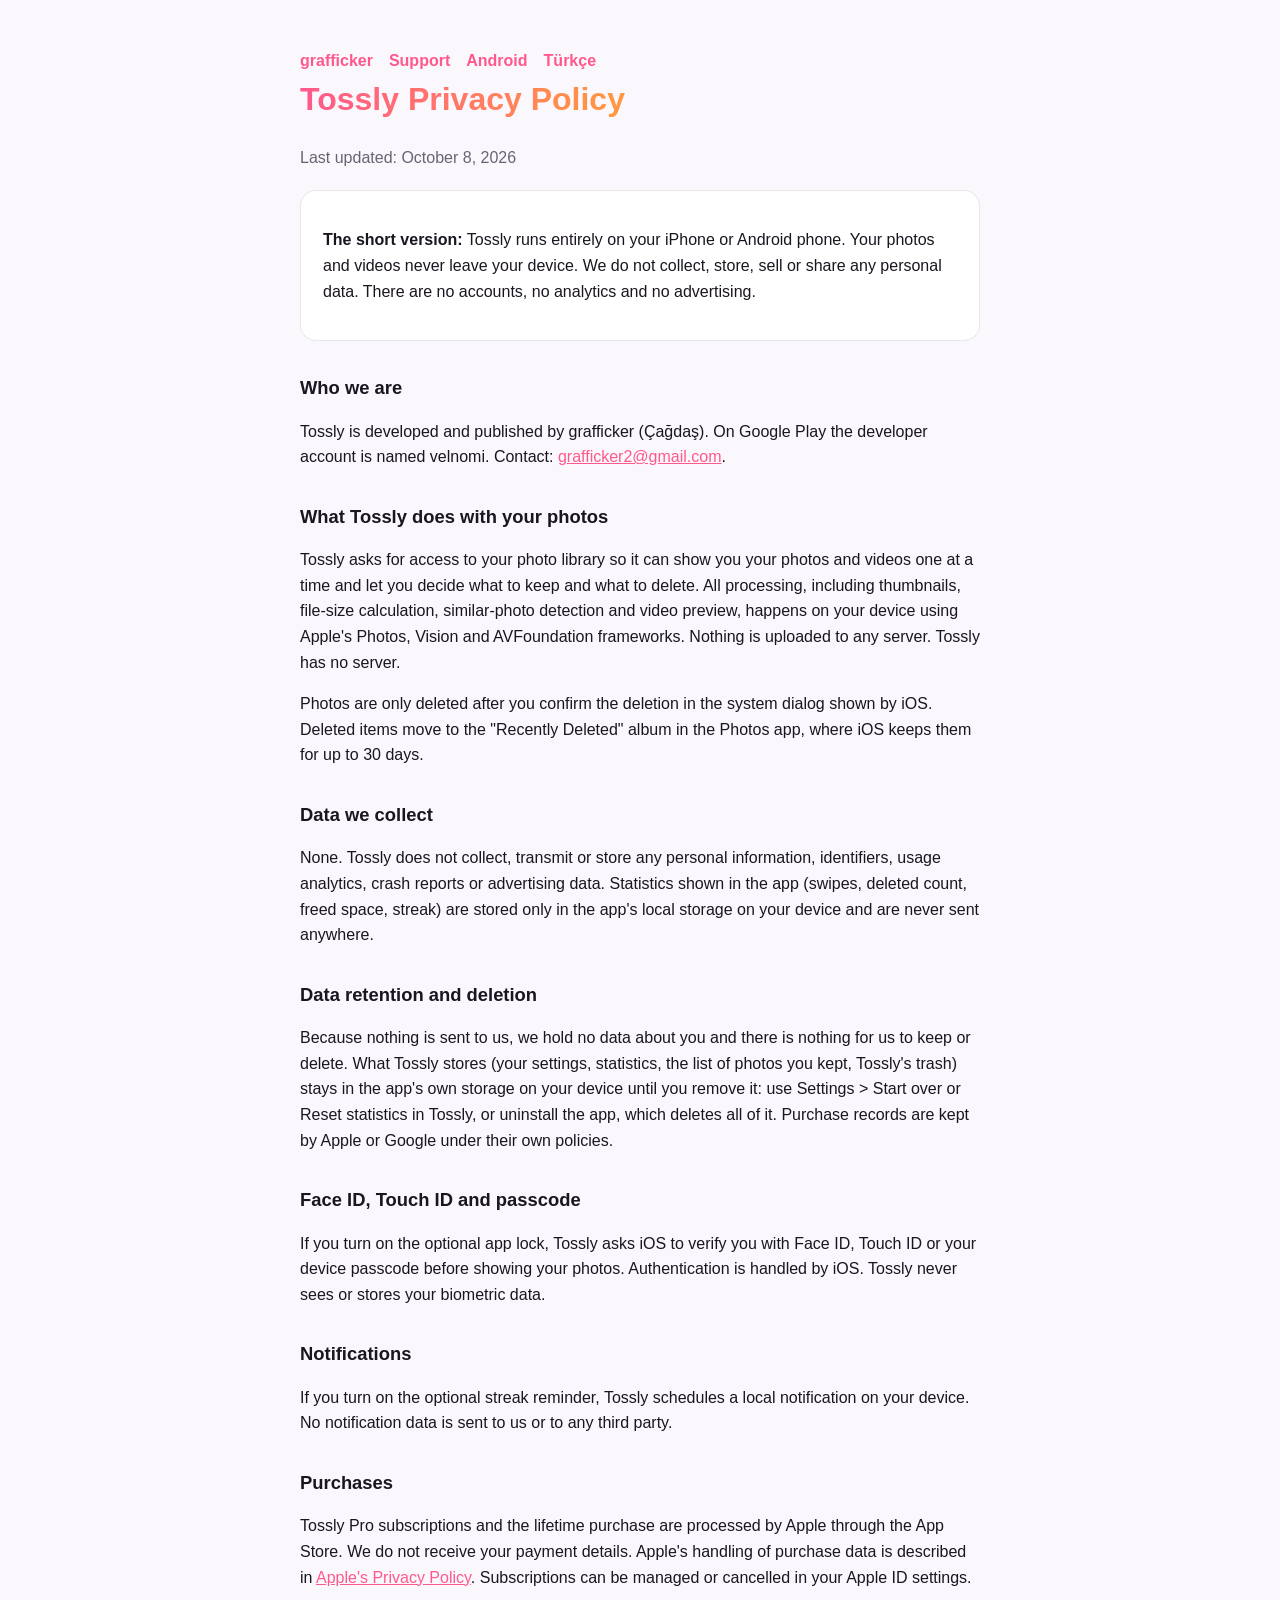
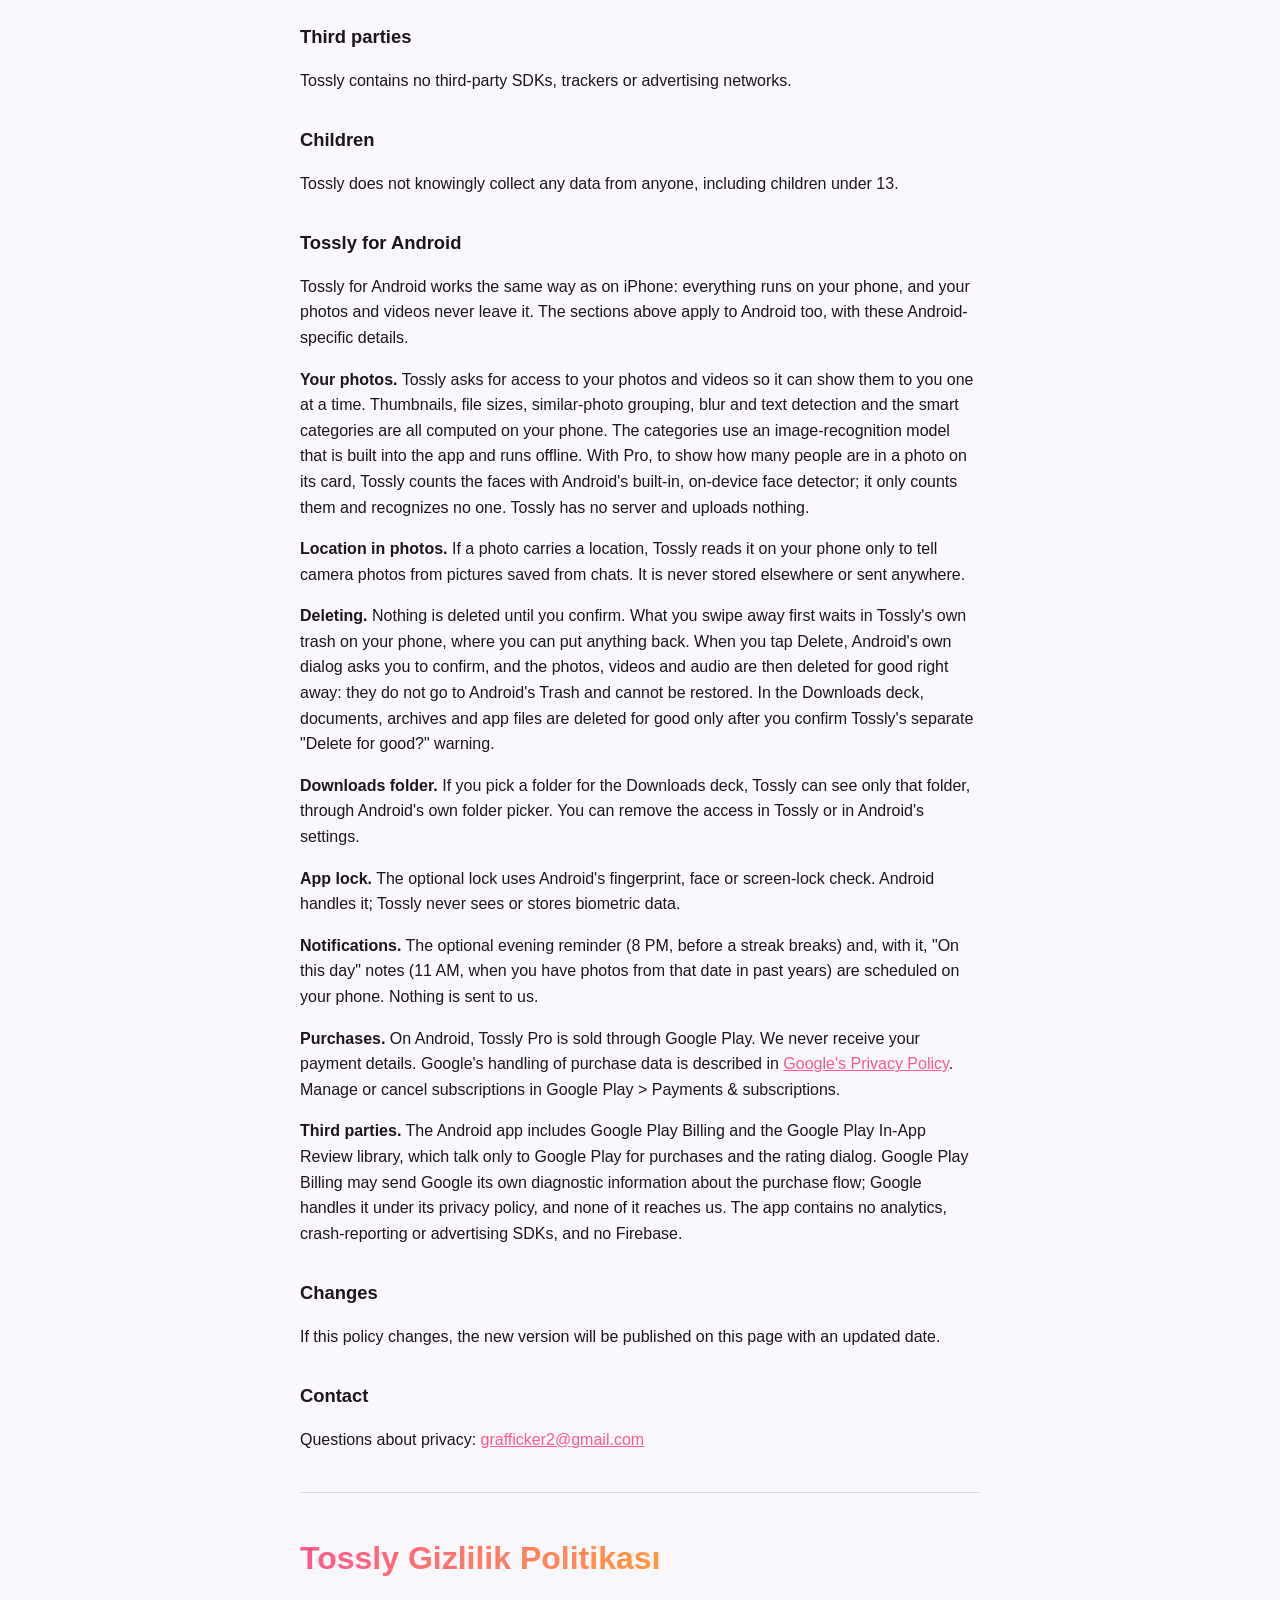
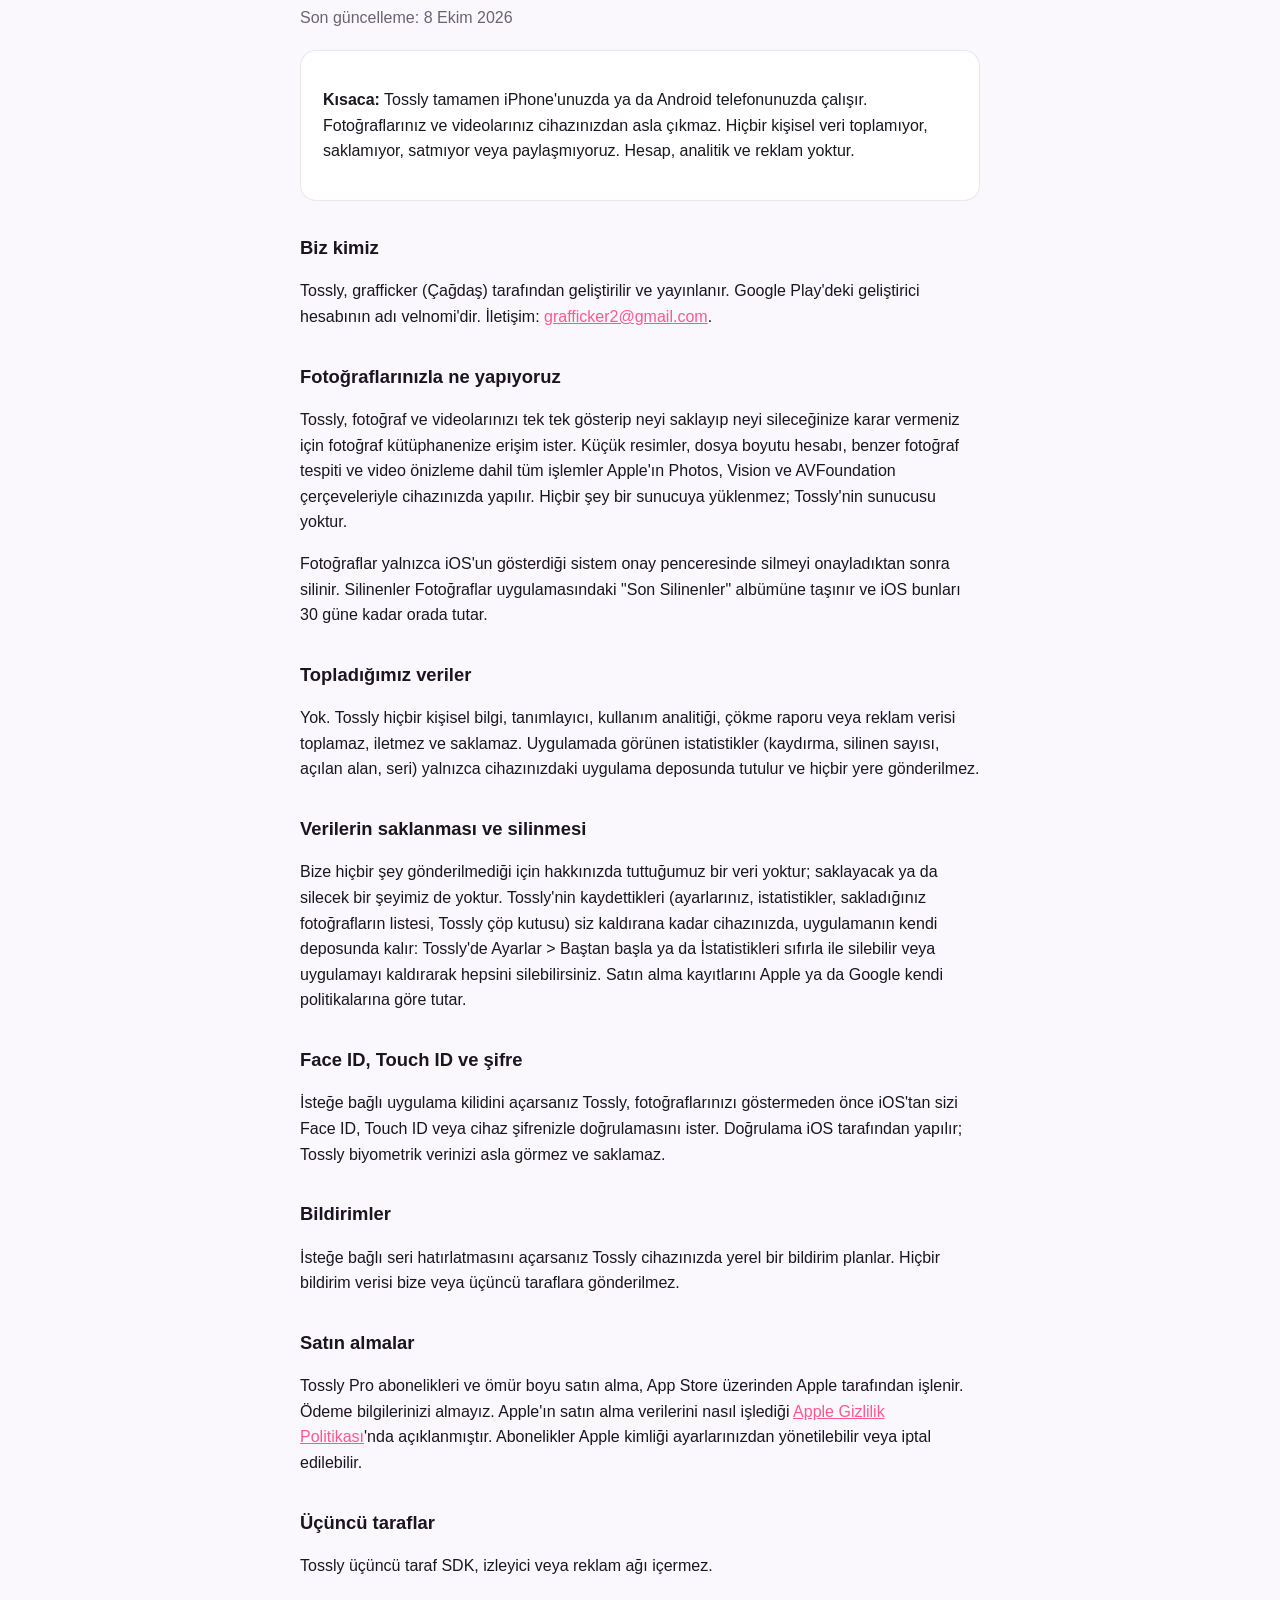
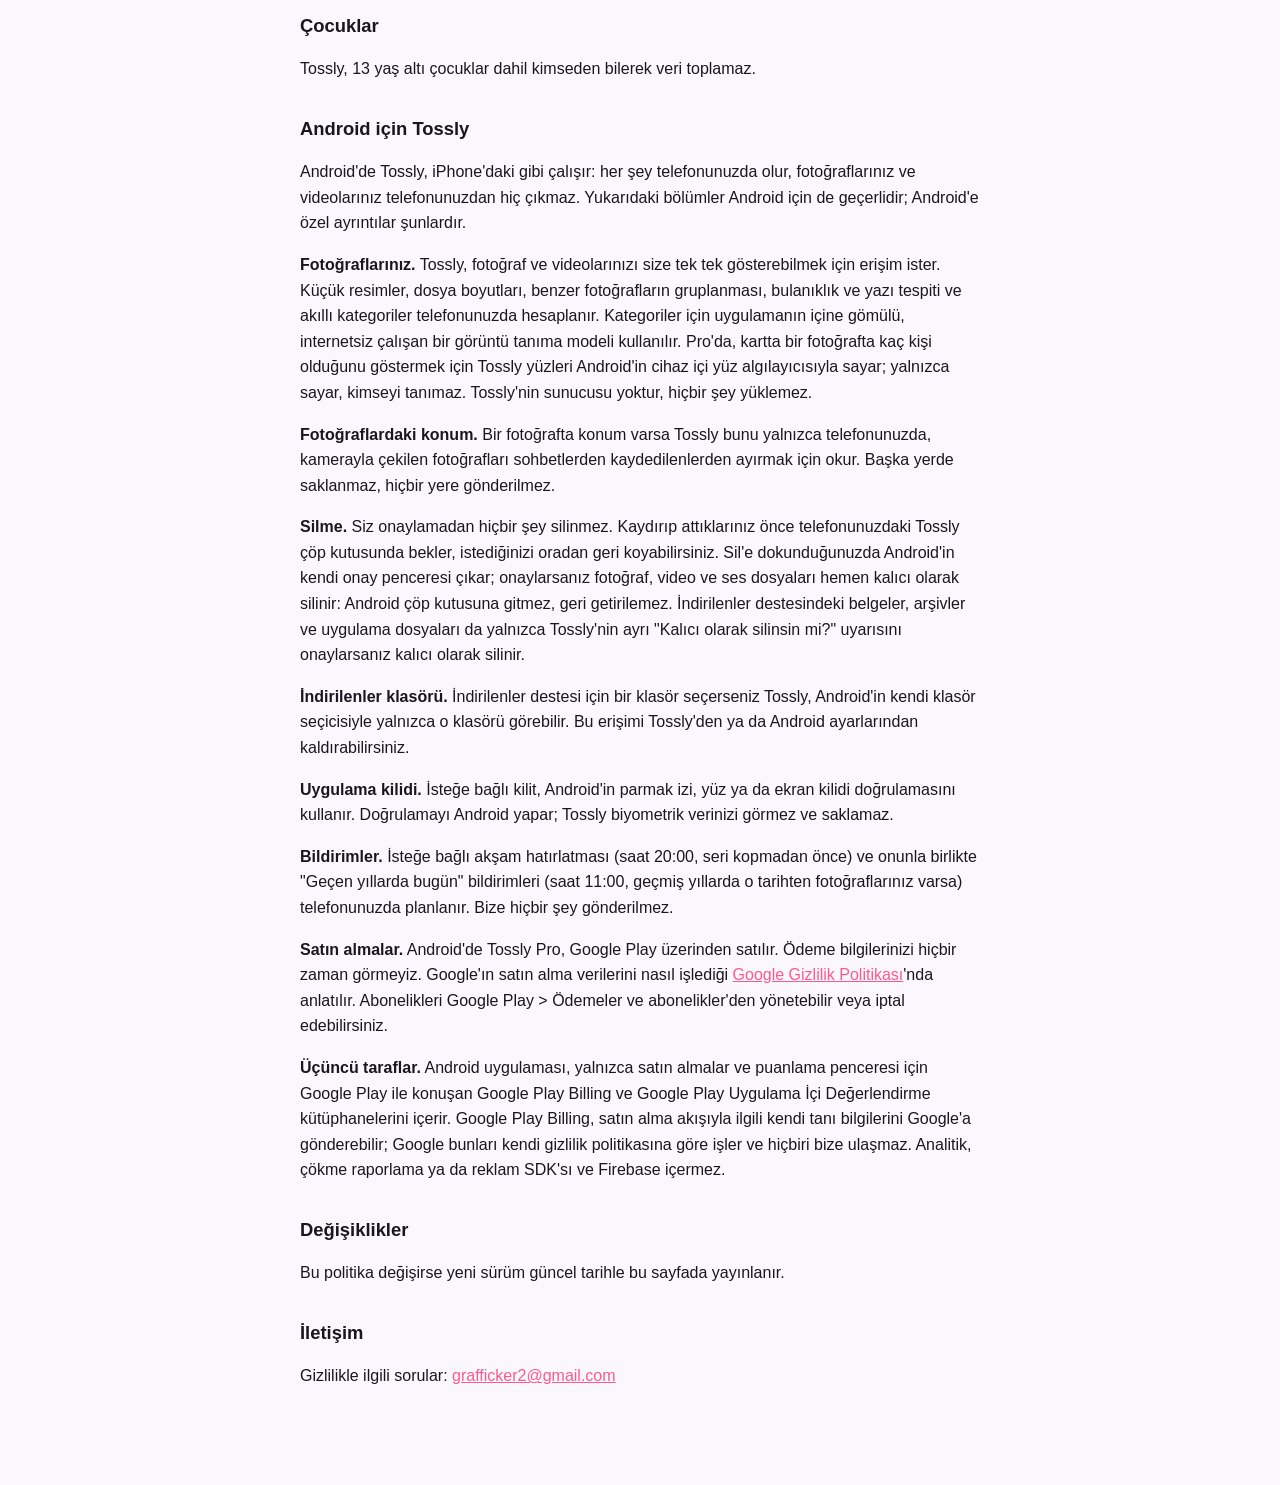
==== commit d75d8858: "Tossly privacy: the Android people count is Pro only Co-Authored-By: Claude Opus 5.5 <noreply@anthro" ====
--- a/tossly/privacy/index.html
+++ b/tossly/privacy/index.html
@@ -1,7 +1,7 @@
 <!doctype html><html lang="en"><head><meta charset="utf-8"><meta name="viewport" content="width=device-width,initial-scale=1"><title>Tossly Privacy Policy</title><link rel="stylesheet" href="../../_style.css"></head><body><main>
 <nav><a href="../../">grafficker</a><a href="../support/">Support</a><a href="#android">Android</a><a href="#tr">Türkçe</a></nav>
 <h1>Tossly Privacy Policy</h1>
-<p class="muted">Last updated: October 4, 2026</p>
+<p class="muted">Last updated: October 8, 2026</p>
 
 <div class="card"><p><strong>The short version:</strong> Tossly runs entirely on your iPhone or Android phone. Your photos and videos never leave your device. We do not collect, store, sell or share any personal data. There are no accounts, no analytics and no advertising.</p></div>
 
@@ -35,7 +35,7 @@
 
 <h2 id="android">Tossly for Android</h2>
 <p>Tossly for Android works the same way as on iPhone: everything runs on your phone, and your photos and videos never leave it. The sections above apply to Android too, with these Android-specific details.</p>
-<p><strong>Your photos.</strong> Tossly asks for access to your photos and videos so it can show them to you one at a time. Thumbnails, file sizes, similar-photo grouping, blur and text detection and the smart categories are all computed on your phone. The categories use an image-recognition model that is built into the app and runs offline. To show how many people are in a photo on its card, Tossly counts the faces with Android's built-in, on-device face detector; it only counts them and recognizes no one. Tossly has no server and uploads nothing.</p>
+<p><strong>Your photos.</strong> Tossly asks for access to your photos and videos so it can show them to you one at a time. Thumbnails, file sizes, similar-photo grouping, blur and text detection and the smart categories are all computed on your phone. The categories use an image-recognition model that is built into the app and runs offline. With Pro, to show how many people are in a photo on its card, Tossly counts the faces with Android's built-in, on-device face detector; it only counts them and recognizes no one. Tossly has no server and uploads nothing.</p>
 <p><strong>Location in photos.</strong> If a photo carries a location, Tossly reads it on your phone only to tell camera photos from pictures saved from chats. It is never stored elsewhere or sent anywhere.</p>
 <p><strong>Deleting.</strong> Nothing is deleted until you confirm. What you swipe away first waits in Tossly's own trash on your phone, where you can put anything back. When you tap Delete, Android's own dialog asks you to confirm, and the photos, videos and audio are then deleted for good right away: they do not go to Android's Trash and cannot be restored. In the Downloads deck, documents, archives and app files are deleted for good only after you confirm Tossly's separate "Delete for good?" warning.</p>
 <p><strong>Downloads folder.</strong> If you pick a folder for the Downloads deck, Tossly can see only that folder, through Android's own folder picker. You can remove the access in Tossly or in Android's settings.</p>
@@ -52,7 +52,7 @@
 
 <hr>
 <h1 id="tr">Tossly Gizlilik Politikası</h1>
-<p class="muted">Son güncelleme: 4 Ekim 2026</p>
+<p class="muted">Son güncelleme: 8 Ekim 2026</p>
 <div class="card"><p><strong>Kısaca:</strong> Tossly tamamen iPhone'unuzda ya da Android telefonunuzda çalışır. Fotoğraflarınız ve videolarınız cihazınızdan asla çıkmaz. Hiçbir kişisel veri toplamıyor, saklamıyor, satmıyor veya paylaşmıyoruz. Hesap, analitik ve reklam yoktur.</p></div>
 <h2>Biz kimiz</h2><p>Tossly, grafficker (Çağdaş) tarafından geliştirilir ve yayınlanır. Google Play'deki geliştirici hesabının adı velnomi'dir. İletişim: <a href="mailto:grafficker2@gmail.com">grafficker2@gmail.com</a>.</p>
 <h2>Fotoğraflarınızla ne yapıyoruz</h2><p>Tossly, fotoğraf ve videolarınızı tek tek gösterip neyi saklayıp neyi sileceğinize karar vermeniz için fotoğraf kütüphanenize erişim ister. Küçük resimler, dosya boyutu hesabı, benzer fotoğraf tespiti ve video önizleme dahil tüm işlemler Apple'ın Photos, Vision ve AVFoundation çerçeveleriyle cihazınızda yapılır. Hiçbir şey bir sunucuya yüklenmez; Tossly'nin sunucusu yoktur.</p><p>Fotoğraflar yalnızca iOS'un gösterdiği sistem onay penceresinde silmeyi onayladıktan sonra silinir. Silinenler Fotoğraflar uygulamasındaki "Son Silinenler" albümüne taşınır ve iOS bunları 30 güne kadar orada tutar.</p>
@@ -64,7 +64,7 @@
 <h2>Üçüncü taraflar</h2><p>Tossly üçüncü taraf SDK, izleyici veya reklam ağı içermez.</p>
 <h2>Çocuklar</h2><p>Tossly, 13 yaş altı çocuklar dahil kimseden bilerek veri toplamaz.</p>
 <h2 id="android-tr">Android için Tossly</h2><p>Android'de Tossly, iPhone'daki gibi çalışır: her şey telefonunuzda olur, fotoğraflarınız ve videolarınız telefonunuzdan hiç çıkmaz. Yukarıdaki bölümler Android için de geçerlidir; Android'e özel ayrıntılar şunlardır.</p>
-<p><strong>Fotoğraflarınız.</strong> Tossly, fotoğraf ve videolarınızı size tek tek gösterebilmek için erişim ister. Küçük resimler, dosya boyutları, benzer fotoğrafların gruplanması, bulanıklık ve yazı tespiti ve akıllı kategoriler telefonunuzda hesaplanır. Kategoriler için uygulamanın içine gömülü, internetsiz çalışan bir görüntü tanıma modeli kullanılır. Kartta bir fotoğrafta kaç kişi olduğunu göstermek için Tossly yüzleri Android'in cihaz içi yüz algılayıcısıyla sayar; yalnızca sayar, kimseyi tanımaz. Tossly'nin sunucusu yoktur, hiçbir şey yüklemez.</p>
+<p><strong>Fotoğraflarınız.</strong> Tossly, fotoğraf ve videolarınızı size tek tek gösterebilmek için erişim ister. Küçük resimler, dosya boyutları, benzer fotoğrafların gruplanması, bulanıklık ve yazı tespiti ve akıllı kategoriler telefonunuzda hesaplanır. Kategoriler için uygulamanın içine gömülü, internetsiz çalışan bir görüntü tanıma modeli kullanılır. Pro'da, kartta bir fotoğrafta kaç kişi olduğunu göstermek için Tossly yüzleri Android'in cihaz içi yüz algılayıcısıyla sayar; yalnızca sayar, kimseyi tanımaz. Tossly'nin sunucusu yoktur, hiçbir şey yüklemez.</p>
 <p><strong>Fotoğraflardaki konum.</strong> Bir fotoğrafta konum varsa Tossly bunu yalnızca telefonunuzda, kamerayla çekilen fotoğrafları sohbetlerden kaydedilenlerden ayırmak için okur. Başka yerde saklanmaz, hiçbir yere gönderilmez.</p>
 <p><strong>Silme.</strong> Siz onaylamadan hiçbir şey silinmez. Kaydırıp attıklarınız önce telefonunuzdaki Tossly çöp kutusunda bekler, istediğinizi oradan geri koyabilirsiniz. Sil'e dokunduğunuzda Android'in kendi onay penceresi çıkar; onaylarsanız fotoğraf, video ve ses dosyaları hemen kalıcı olarak silinir: Android çöp kutusuna gitmez, geri getirilemez. İndirilenler destesindeki belgeler, arşivler ve uygulama dosyaları da yalnızca Tossly'nin ayrı "Kalıcı olarak silinsin mi?" uyarısını onaylarsanız kalıcı olarak silinir.</p>
 <p><strong>İndirilenler klasörü.</strong> İndirilenler destesi için bir klasör seçerseniz Tossly, Android'in kendi klasör seçicisiyle yalnızca o klasörü görebilir. Bu erişimi Tossly'den ya da Android ayarlarından kaldırabilirsiniz.</p>
